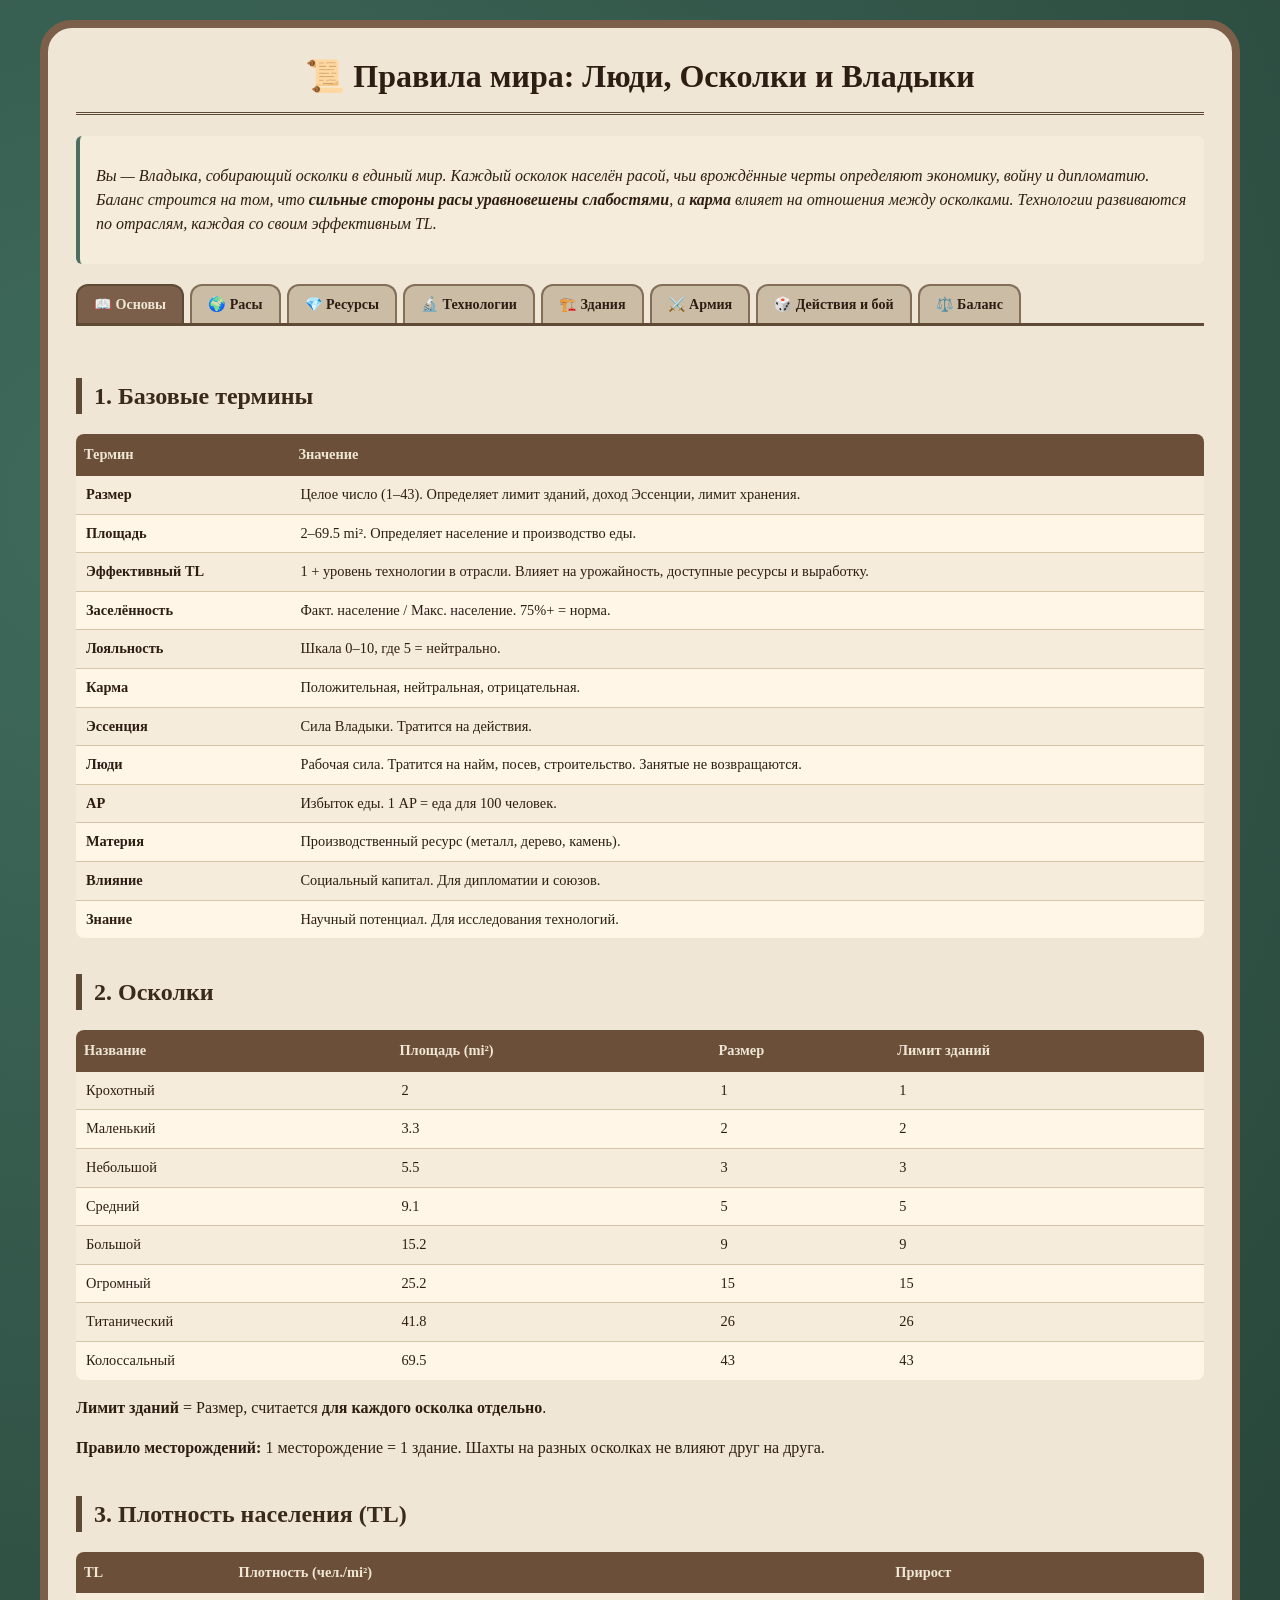
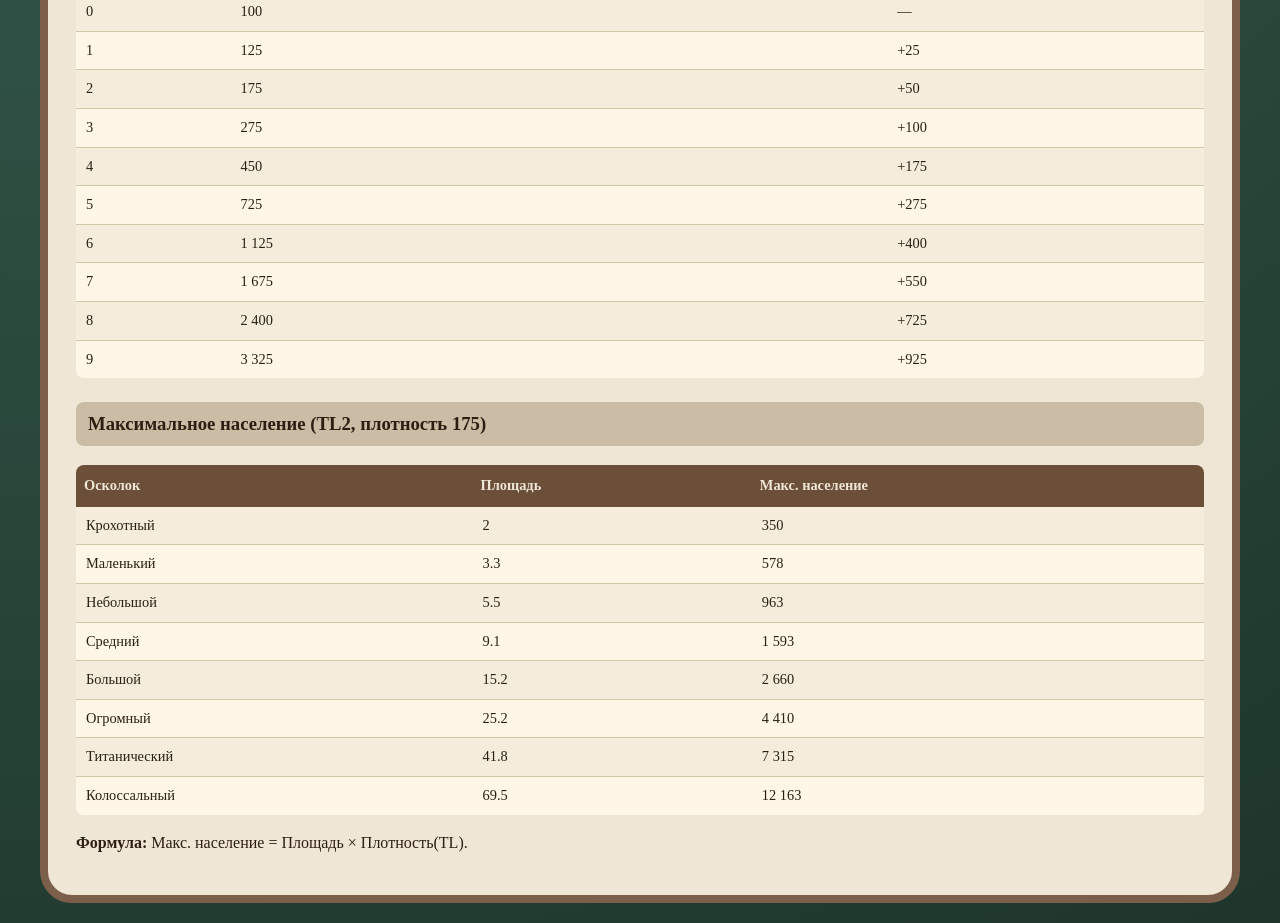
==== index.html @ 7b085a80 "Add files via upload" ====
<!DOCTYPE html>
<html lang="ru">
<head>
<meta charset="UTF-8">
<meta name="viewport" content="width=device-width, initial-scale=1.0">
<title>Правила мира — Люди, Осколки и Владыки</title>
<style>
  * { box-sizing: border-box; font-family: 'Segoe UI', 'Palatino', serif; }
  body {
    background: #2b4a3f;
    background-image: radial-gradient(circle at 10% 20%, #3f6b5c, #1e352b);
    min-height: 100vh; margin: 0; padding: 20px; color: #2c1e12;
    line-height: 1.5;
  }
  .container {
    max-width: 1200px; margin: 0 auto; background: #efe6d5;
    border: 8px solid #7c5f4b; border-radius: 32px; padding: 24px 28px;
  }
  h1 { text-align: center; font-size: 2rem; border-bottom: 3px double #5f4a36; padding-bottom: 12px; margin-top: 0; }
  h2 { border-left: 6px solid #5f4a36; padding-left: 12px; margin-top: 36px; color: #3a2a1c; }
  h3 { margin-top: 24px; padding: 8px 12px; background: #cbbca6; border-radius: 8px; color: #2c1e12; }
  h4 { margin-top: 20px; color: #4f3a26; }
  table { width: 100%; border-collapse: collapse; margin: 12px 0; background: #fff6e8; border-radius: 8px; overflow: hidden; font-size: 0.9rem; }
  th { background: #6b4f38; color: #efe6d5; padding: 10px 8px; text-align: left; }
  td { padding: 8px 10px; border-bottom: 1px solid #d4c4a8; vertical-align: top; }
  tr:last-child td { border-bottom: none; }
  tr:nth-child(even) { background: #f5ecdc; }
  .rule-box { background: #b7a088; border: 2px dashed #5f4a36; border-radius: 12px; padding: 14px 18px; margin: 20px 0; }
  .rule-box h4 { margin-top: 0; color: #3a2a1c; }
  code { background: #dac9b0; padding: 2px 6px; border-radius: 4px; font-family: monospace; font-size: 0.9rem; }
  .tag { display: inline-block; padding: 2px 8px; border-radius: 12px; font-size: 0.78rem; font-weight: bold; margin-right: 4px; }
  .tag-pos { background: #2e6b3e; color: #fff; }
  .tag-neu { background: #6b6b2e; color: #fff; }
  .tag-neg { background: #7a2e2e; color: #fff; }
  ul, ol { margin: 8px 0; padding-left: 24px; }
  li { margin: 4px 0; }
  .tabs { display: flex; flex-wrap: wrap; gap: 6px; margin: 20px 0 0 0; border-bottom: 3px solid #5f4a36; padding-bottom: 0; }
  .tab-btn { background: #cbbca6; color: #2c1e12; border: 2px solid #836e58; border-bottom: none; border-radius: 12px 12px 0 0; padding: 10px 16px; cursor: pointer; font-weight: bold; font-size: 0.88rem; }
  .tab-btn:hover { background: #b7a088; }
  .tab-btn.active { background: #7c5f4b; color: #efe6d5; border-color: #5f4a36; }
  .tab-content { display: none; padding-top: 16px; }
  .tab-content.active { display: block; }
  .intro { font-style: italic; background: #f5ecdc; border-left: 4px solid #4f6d5e; padding: 12px 16px; border-radius: 6px; }
  .race-card, .building-block { background: #f5ecdc; border: 2px solid #836e58; border-radius: 12px; padding: 14px 18px; margin: 12px 0; }
  .race-card h4, .building-block h4 { margin-top: 0; }
  .building-block h4 { background: #7c5f4b; color: #efe6d5; padding: 6px 12px; border-radius: 6px; }
</style>
</head>
<body>
<div class="container">

<h1>📜 Правила мира: Люди, Осколки и Владыки</h1>

<div class="intro">
<p>Вы — Владыка, собирающий осколки в единый мир. Каждый осколок населён расой, чьи врождённые черты определяют экономику, войну и дипломатию. Баланс строится на том, что <strong>сильные стороны расы уравновешены слабостями</strong>, а <strong>карма</strong> влияет на отношения между осколками. Технологии развиваются по отраслям, каждая со своим эффективным TL.</p>
</div>

<div class="tabs">
  <button class="tab-btn active" onclick="openTab(event, 'tab-basics')">📖 Основы</button>
  <button class="tab-btn" onclick="openTab(event, 'tab-races')">🌍 Расы</button>
  <button class="tab-btn" onclick="openTab(event, 'tab-resources')">💎 Ресурсы</button>
  <button class="tab-btn" onclick="openTab(event, 'tab-tech')">🔬 Технологии</button>
  <button class="tab-btn" onclick="openTab(event, 'tab-buildings')">🏗️ Здания</button>
  <button class="tab-btn" onclick="openTab(event, 'tab-army')">⚔️ Армия</button>
  <button class="tab-btn" onclick="openTab(event, 'tab-actions')">🎲 Действия и бой</button>
  <button class="tab-btn" onclick="openTab(event, 'tab-balance')">⚖️ Баланс</button>
</div>

<!-- ============ ОСНОВЫ ============ -->
<div id="tab-basics" class="tab-content active">

<h2>1. Базовые термины</h2>
<table>
  <tr><th>Термин</th><th>Значение</th></tr>
  <tr><td><strong>Размер</strong></td><td>Целое число (1–43). Определяет лимит зданий, доход Эссенции, лимит хранения.</td></tr>
  <tr><td><strong>Площадь</strong></td><td>2–69.5 mi². Определяет население и производство еды.</td></tr>
  <tr><td><strong>Эффективный TL</strong></td><td>1 + уровень технологии в отрасли. Влияет на урожайность, доступные ресурсы и выработку.</td></tr>
  <tr><td><strong>Заселённость</strong></td><td>Факт. население / Макс. население. 75%+ = норма.</td></tr>
  <tr><td><strong>Лояльность</strong></td><td>Шкала 0–10, где 5 = нейтрально.</td></tr>
  <tr><td><strong>Карма</strong></td><td>Положительная, нейтральная, отрицательная.</td></tr>
  <tr><td><strong>Эссенция</strong></td><td>Сила Владыки. Тратится на действия.</td></tr>
  <tr><td><strong>Люди</strong></td><td>Рабочая сила. Тратится на найм, посев, строительство. Занятые не возвращаются.</td></tr>
  <tr><td><strong>AP</strong></td><td>Избыток еды. 1 AP = еда для 100 человек.</td></tr>
  <tr><td><strong>Материя</strong></td><td>Производственный ресурс (металл, дерево, камень).</td></tr>
  <tr><td><strong>Влияние</strong></td><td>Социальный капитал. Для дипломатии и союзов.</td></tr>
  <tr><td><strong>Знание</strong></td><td>Научный потенциал. Для исследования технологий.</td></tr>
</table>

<h2>2. Осколки</h2>
<table>
  <tr><th>Название</th><th>Площадь (mi²)</th><th>Размер</th><th>Лимит зданий</th></tr>
  <tr><td>Крохотный</td><td>2</td><td>1</td><td>1</td></tr>
  <tr><td>Маленький</td><td>3.3</td><td>2</td><td>2</td></tr>
  <tr><td>Небольшой</td><td>5.5</td><td>3</td><td>3</td></tr>
  <tr><td>Средний</td><td>9.1</td><td>5</td><td>5</td></tr>
  <tr><td>Большой</td><td>15.2</td><td>9</td><td>9</td></tr>
  <tr><td>Огромный</td><td>25.2</td><td>15</td><td>15</td></tr>
  <tr><td>Титанический</td><td>41.8</td><td>26</td><td>26</td></tr>
  <tr><td>Колоссальный</td><td>69.5</td><td>43</td><td>43</td></tr>
</table>
<p><strong>Лимит зданий</strong> = Размер, считается <strong>для каждого осколка отдельно</strong>.</p>
<p><strong>Правило месторождений:</strong> 1 месторождение = 1 здание. Шахты на разных осколках не влияют друг на друга.</p>

<h2>3. Плотность населения (TL)</h2>
<table>
  <tr><th>TL</th><th>Плотность (чел./mi²)</th><th>Прирост</th></tr>
  <tr><td>0</td><td>100</td><td>—</td></tr>
  <tr><td>1</td><td>125</td><td>+25</td></tr>
  <tr><td>2</td><td>175</td><td>+50</td></tr>
  <tr><td>3</td><td>275</td><td>+100</td></tr>
  <tr><td>4</td><td>450</td><td>+175</td></tr>
  <tr><td>5</td><td>725</td><td>+275</td></tr>
  <tr><td>6</td><td>1 125</td><td>+400</td></tr>
  <tr><td>7</td><td>1 675</td><td>+550</td></tr>
  <tr><td>8</td><td>2 400</td><td>+725</td></tr>
  <tr><td>9</td><td>3 325</td><td>+925</td></tr>
</table>

<h3>Максимальное население (TL2, плотность 175)</h3>
<table>
  <tr><th>Осколок</th><th>Площадь</th><th>Макс. население</th></tr>
  <tr><td>Крохотный</td><td>2</td><td>350</td></tr>
  <tr><td>Маленький</td><td>3.3</td><td>578</td></tr>
  <tr><td>Небольшой</td><td>5.5</td><td>963</td></tr>
  <tr><td>Средний</td><td>9.1</td><td>1 593</td></tr>
  <tr><td>Большой</td><td>15.2</td><td>2 660</td></tr>
  <tr><td>Огромный</td><td>25.2</td><td>4 410</td></tr>
  <tr><td>Титанический</td><td>41.8</td><td>7 315</td></tr>
  <tr><td>Колоссальный</td><td>69.5</td><td>12 163</td></tr>
</table>
<p><strong>Формула:</strong> Макс. население = Площадь × Плотность(TL).</p>

</div>

<!-- ============ РАСЫ ============ -->
<div id="tab-races" class="tab-content">

<h2>4. Расы</h2>

<h3>4.1. Карма</h3>
<table>
  <tr><th>Карма</th><th>Эффект</th></tr>
  <tr><td><span class="tag tag-pos">Положительная</span></td><td>+2 к дипломатии с положительными. −2 с отрицательными.</td></tr>
  <tr><td><span class="tag tag-neu">Нейтральная</span></td><td>Без модификаторов.</td></tr>
  <tr><td><span class="tag tag-neg">Отрицательная</span></td><td>+2 к дипломатии с отрицательными. −2 с положительными.</td></tr>
</table>

<h3>4.2. Свойства рас</h3>

<div class="rule-box">
<h4>Как работает «бонус при активности»</h4>
<p>Поскольку в системе <strong>нет проверки при исследовании</strong>, бонус применяется к <strong>эффекту действий</strong>:</p>
<ul>
  <li><strong>Строительство:</strong> +1 к эффекту здания.</li>
  <li><strong>Бой:</strong> +1 TS или +1 Strategy.</li>
  <li><strong>Торговля/дипломатия:</strong> +1 к результату.</li>
  <li><strong>Производство:</strong> +1 Материи или +1 AP.</li>
</ul>
<p>Применяется <strong>1 раз за ход</strong> на выбор игрока.</p>
</div>

<h4>Положительные</h4>
<table>
  <tr><th>Свойство</th><th>Эффект</th></tr>
  <tr><td><strong>Талант к X</strong></td><td>−1 к стоимости изучения X. +1 к эффекту действия через X (1 раз/ход).</td></tr>
  <tr><td><strong>Мастер X</strong></td><td>−2 к стоимости изучения X. +2 к эффекту действия через X (1 раз/ход).</td></tr>
  <tr><td><strong>Физическая сила</strong></td><td>+1 TS в бою.</td></tr>
  <tr><td><strong>Скорость</strong></td><td>+1 к инициативе.</td></tr>
  <tr><td><strong>Ловкость</strong></td><td>+1 к уклонению.</td></tr>
  <tr><td><strong>Высокая плодовитость</strong></td><td>Ускоренное заселение. Больше войск за раз.</td></tr>
  <tr><td><strong>Неистовая вера</strong></td><td>+0.5 Эссенции с каждого заселённого осколка.</td></tr>
  <tr><td><strong>Живучесть</strong></td><td>−1 потери в бою.</td></tr>
  <tr><td><strong>Регенерация</strong></td><td>Восстановление 1 отряда за ход бесплатно.</td></tr>
</table>

<h4>Отрицательные</h4>
<table>
  <tr><th>Свойство</th><th>Эффект</th></tr>
  <tr><td><strong>Слабо верят во Владыку</strong></td><td>−0.5 Эссенции с каждого осколка.</td></tr>
  <tr><td><strong>Паранойя</strong></td><td>−2 к дипломатии. +2 к защите от диверсий.</td></tr>
  <tr><td><strong>Гордыня</strong></td><td>−2 к дипломатии. Нельзя «унижаться».</td></tr>
  <tr><td><strong>Жадность</strong></td><td>+2 к вражеской дипломатии (легче подкупить).</td></tr>
  <tr><td><strong>Малочисленность</strong></td><td>Замедленное заселение. Меньше войск.</td></tr>
  <tr><td><strong>Посредственные в X</strong></td><td>+50% к стоимости изучения X.</td></tr>
  <tr><td><strong>Слабые в X</strong></td><td>+100% к стоимости изучения X.</td></tr>
  <tr><td><strong>Размножаются искусственно</strong></td><td>Не заселяют осколки автоматически.</td></tr>
</table>

<h3>4.3. Список рас</h3>

<div class="race-card">
<h4>👤 Люди <span class="tag tag-neu">Нейтральная</span></h4>
<ul>
  <li><strong>Универсальность:</strong> базовая стоимость изучения любой технологии.</li>
  <li><strong>Приспособляемость:</strong> могут жить на любом осколке без штрафов.</li>
</ul>
</div>

<div class="race-card">
<h4>🧝 Эльфы <span class="tag tag-pos">Положительная</span></h4>
<ul>
  <li><strong>Талант к магии природы:</strong> −1 к стоимости. +1 к эффекту ритуала.</li>
  <li><strong>Живучесть:</strong> −1 потери в бою.</li>
  <li><strong>Гордыня:</strong> −2 к дипломатии с отрицательными расами.</li>
</ul>
</div>

<div class="race-card">
<h4>⛏️ Гномы <span class="tag tag-neu">Нейтральная</span></h4>
<ul>
  <li><strong>Мастер металлургии:</strong> −2 к стоимости Промышленности. +2 к эффекту.</li>
  <li><strong>Живучесть:</strong> −1 потери в бою.</li>
  <li><strong>Посредственные в магии:</strong> +50% к стоимости магических технологий.</li>
</ul>
</div>

<div class="race-card">
<h4>🪓 Орки <span class="tag tag-neg">Отрицательная</span></h4>
<ul>
  <li><strong>Физическая сила:</strong> +1 TS в бою.</li>
  <li><strong>Высокая плодовитость:</strong> ускоренное заселение.</li>
  <li><strong>Гордыня:</strong> −2 к дипломатии.</li>
</ul>
</div>

<div class="race-card">
<h4>💀 Нежить <span class="tag tag-neg">Отрицательная</span></h4>
<ul>
  <li><strong>Размножаются искусственно:</strong> требуют ритуалов или зданий.</li>
  <li><strong>Неистовая вера:</strong> +0.5 Эссенции за осколок.</li>
  <li><strong>Слабо верят во Владыку:</strong> −0.5 Эссенции (если Владыка не некромант).</li>
  <li><strong>Живучесть:</strong> −2 потери в бою.</li>
</ul>
</div>

<div class="race-card">
<h4>🐉 Драконы <span class="tag tag-neu">Нейтральная</span></h4>
<ul>
  <li><strong>Мастер артефакторики:</strong> −2 к стоимости. +2 к эффекту.</li>
  <li><strong>Физическая сила:</strong> +2 TS в бою.</li>
  <li><strong>Малочисленность:</strong> замедленное заселение.</li>
  <li><strong>Гордыня:</strong> −2 к дипломатии.</li>
</ul>
</div>

<div class="race-card">
<h4>🍺 Полурослики <span class="tag tag-pos">Положительная</span></h4>
<ul>
  <li><strong>Талант к сельскому хозяйству:</strong> −1 к стоимости технологии «Еда». +1 к эффекту.</li>
  <li><strong>Ловкость:</strong> +1 к уклонению.</li>
  <li><strong>Высокая плодовитость:</strong> ускоренное заселение.</li>
  <li><strong>Посредственные в войне:</strong> +50% к стоимости военных технологий.</li>
</ul>
</div>

<div class="race-card">
<h4>😈 Демоны <span class="tag tag-neg">Отрицательная</span></h4>
<ul>
  <li><strong>Мастер демонологии:</strong> −2 к стоимости. +2 к эффекту.</li>
  <li><strong>Физическая сила:</strong> +1 TS в бою.</li>
  <li><strong>Паранойя:</strong> −2 к дипломатии. +2 к защите от диверсий.</li>
  <li><strong>Слабо верят во Владыку:</strong> −0.5 Эссенции за осколок.</li>
</ul>
</div>

<div class="race-card">
<h4>👼 Ангелы <span class="tag tag-pos">Положительная</span></h4>
<ul>
  <li><strong>Неистовая вера:</strong> +0.5 Эссенции за осколок.</li>
  <li><strong>Живучесть:</strong> −1 потери в бою.</li>
  <li><strong>Гордыня:</strong> −2 к дипломатии с отрицательными расами.</li>
  <li><strong>Малочисленность:</strong> замедленное заселение.</li>
</ul>
</div>

<div class="race-card">
<h4>⚙️ Механоиды <span class="tag tag-neu">Нейтральная</span></h4>
<ul>
  <li><strong>Размножаются искусственно:</strong> требуют заводов.</li>
  <li><strong>Мастер инженерии:</strong> −2 к стоимости. +2 к эффекту.</li>
  <li><strong>Живучесть:</strong> −2 потери в бою.</li>
  <li><strong>Слабо верят во Владыку:</strong> −0.5 Эссенции за осколок.</li>
</ul>
</div>

<div class="race-card">
<h4>🐺 Зверолюди <span class="tag tag-neu">Нейтральная</span></h4>
<ul>
  <li><strong>Физическая сила:</strong> +1 TS в бою.</li>
  <li><strong>Скорость:</strong> +1 к инициативе.</li>
  <li><strong>Талант к животноводству:</strong> −1 к стоимости. +1 к эффекту.</li>
  <li><strong>Посредственные в магии:</strong> +50% к стоимости магических технологий.</li>
</ul>
</div>

<div class="race-card">
<h4>💎 Кристаллиды <span class="tag tag-neu">Нейтральная</span></h4>
<ul>
  <li><strong>Мастер кристаллургии:</strong> −2 к стоимости. +2 к эффекту.</li>
  <li><strong>Регенерация:</strong> восстановление 1 отряда за ход бесплатно.</li>
  <li><strong>Малочисленность:</strong> замедленное заселение.</li>
  <li><strong>Слабо верят во Владыку:</strong> −0.5 Эссенции за осколок.</li>
</ul>
</div>

<div class="race-card">
<h4>🌑 Теневые <span class="tag tag-neg">Отрицательная</span></h4>
<ul>
  <li><strong>Талант к маскировке:</strong> −1 к стоимости. +1 к эффекту.</li>
  <li><strong>Скорость:</strong> +1 к инициативе.</li>
  <li><strong>Паранойя:</strong> −2 к дипломатии. +2 к защите от диверсий.</li>
  <li><strong>Слабо верят во Владыку:</strong> −0.5 Эссенции за осколок.</li>
</ul>
</div>

<div class="race-card">
<h4>🌊 Левиафаны <span class="tag tag-neu">Нейтральная</span></h4>
<ul>
  <li><strong>Мастер мореходства:</strong> −2 к стоимости. +2 к эффекту.</li>
  <li><strong>Живучесть:</strong> −1 потери в бою.</li>
  <li><strong>Малочисленность:</strong> замедленное заселение.</li>
  <li><strong>Посредственные в промышленности:</strong> +50% к стоимости Промышленности.</li>
</ul>
</div>

</div>

<!-- ============ РЕСУРСЫ ============ -->
<div id="tab-resources" class="tab-content">

<h2>5. Ресурсы и формулы</h2>

<h3>5.1. Эссенция (сила Владыки)</h3>
<div class="rule-box">
<code>Эссенция = Σ по осколкам [(Размер × Заселённость) × (Лояльность / 5)] + Бонусы + Расовый бонус</code>
</div>
<p><strong>Заселённость</strong> = <code>min(1, Факт / (Макс × 0.75))</code>.</p>
<p><strong>Расовый бонус:</strong> Неистовая вера +0.5 за осколок, Слабо верят −0.5 за осколок.</p>
<p><strong>Лимит хранения</strong> = <code>Размер мира + Население / 1000 + Бонусы</code>.</p>
<p><strong>Бонусы объектов:</strong> Алтарь +1/+5, Храм +2/+10, Священная роща +1/+5.</p>

<h3>5.2. Еда и AP (Agriculture Points)</h3>
<p><strong>1 AP</strong> = еда для 100 человек.</p>

<div class="rule-box">
<h4>Формула производства</h4>
<code>Доступная земля = Площадь × 0.75</code><br>
<code>Обрабатываемая земля = Доступная × (1 − Доля пара)</code><br>
<code>Производство AP = Обрабатываемая × Урожайность(эфф. TL)</code><br>
<code>Потребление AP = Факт. население / 100</code><br>
<code>Чистый AP = floor(Производство − Потребление)</code>
</div>

<p><strong>Эффективный TL = 1 + уровень технологии «Еда».</strong></p>

<table>
  <tr><th>Эфф. TL</th><th>Система</th><th>Доля пара</th><th>Урожайность (AP/mi²)</th></tr>
  <tr><td>1</td><td>Двуполье</td><td>50%</td><td>3</td></tr>
  <tr><td>2</td><td>Двуполье</td><td>50%</td><td>6</td></tr>
  <tr><td>3</td><td>Трёхполье</td><td>33%</td><td>8</td></tr>
  <tr><td>4</td><td>Четырёхполье</td><td>25%</td><td>10</td></tr>
  <tr><td>5</td><td>Улучшенное</td><td>25%</td><td>12</td></tr>
  <tr><td>6</td><td>Интенсивное</td><td>20%</td><td>15</td></tr>
</table>

<h3>Пример: Крохотный (2 mi²)</h3>
<table>
  <tr><th>Технология «Еда»</th><th>Эфф. TL</th><th>Обрабатываемая</th><th>Производство</th><th>Чистый AP (260 чел.)</th></tr>
  <tr><td>0 (нет)</td><td>1</td><td>0.75</td><td>2.25</td><td>−0.35 (голод)</td></tr>
  <tr><td>1</td><td>2</td><td>0.75</td><td>4.5</td><td>+1.9 → 1 AP</td></tr>
  <tr><td>2</td><td>3</td><td>1.0</td><td>8.0</td><td>+5.4 → 5 AP</td></tr>
  <tr><td>3</td><td>4</td><td>1.125</td><td>11.25</td><td>+8.65 → 8 AP</td></tr>
</table>

<h3>Использование AP</h3>
<table>
  <tr><th>Способ</th><th>Стоимость</th><th>Эффект</th></tr>
  <tr><td><strong>Ускорение роста</strong></td><td>1 AP</td><td>+0.1% к приросту (макс +0.3% за ход)</td></tr>
  <tr><td><strong>Пир</strong></td><td>Размер мира × 1 AP</td><td>+1 лояльность (раз в ход, макс 10)</td></tr>
  <tr><td><strong>Кормление армии</strong></td><td>1 AP за отряд</td><td>Содержание отряда за ход</td></tr>
  <tr><td><strong>Обмен на Материю</strong></td><td>1 AP</td><td>1 Материя (у соседа)</td></tr>
  <tr><td><strong>Поддержание жизни</strong></td><td>1 AP = 100 человек</td><td>Автоматически при дефиците</td></tr>
  <tr><td><strong>Жертва</strong></td><td>1 AP</td><td>+1 к броску события (раз в ход)</td></tr>
</table>

<h3>5.3. Материя и Промышленность</h3>
<p><strong>Эффективный TL = 1 + уровень технологии «Промышленность».</strong></p>

<h4>Доступные ресурсы</h4>
<table>
  <tr><th>Ресурс</th><th>Требует эфф. TL</th><th>Ур. технологии</th></tr>
  <tr><td>Камень, дерево, глина</td><td>1</td><td>0</td></tr>
  <tr><td>Медь, олово, бронза, уголь</td><td>1</td><td>0</td></tr>
  <tr><td><strong>Железо</strong>, свинец, серебро, золото</td><td><strong>2</strong></td><td>1</td></tr>
  <tr><td><strong>Сталь</strong>, самоцветы</td><td><strong>3</strong></td><td>2</td></tr>
  <tr><td>Мифрил, громрил</td><td>4</td><td>3</td></tr>
  <tr><td>Адамантит, уран</td><td>5+</td><td>4+</td></tr>
</table>

<h4>Базовая выработка Материи за здание</h4>
<table>
  <tr><th>Эфф. TL</th><th>Выработка</th></tr>
  <tr><td>1</td><td>1</td></tr>
  <tr><td>2</td><td>2</td></tr>
  <tr><td>3</td><td>3</td></tr>
  <tr><td>4</td><td>5</td></tr>
  <tr><td>5</td><td>8</td></tr>
  <tr><td>6</td><td>12</td></tr>
</table>
<p>Бонусы зданий (комбинаты) <strong>добавляются</strong> поверх базовой выработки (+1 к каждой шахте).</p>

<h4>Скорость добычи</h4>
<table>
  <tr><th>Эфф. TL</th><th>Множитель</th></tr>
  <tr><td>1</td><td>×0.5</td></tr>
  <tr><td>2</td><td>×1.0</td></tr>
  <tr><td>3</td><td>×1.5</td></tr>
  <tr><td>4</td><td>×2.0</td></tr>
  <tr><td>5</td><td>×3.0</td></tr>
  <tr><td>6</td><td>×4.0</td></tr>
</table>

<h3>5.4. Люди</h3>
<div class="rule-box">
<code>Люди = floor(Население × 0.6 / 250)</code>
</div>
<p><strong>Занятые Люди не возвращаются</strong>, пока отряд существует. При дезертирстве тоже не возвращаются.</p>

<table>
  <tr><th>Осколок</th><th>Макс. население</th><th>Люди</th></tr>
  <tr><td>Крохотный</td><td>350</td><td>0</td></tr>
  <tr><td>Маленький</td><td>578</td><td>1</td></tr>
  <tr><td>Небольшой</td><td>963</td><td>2</td></tr>
  <tr><td>Средний</td><td>1 593</td><td>3</td></tr>
  <tr><td>Большой</td><td>2 660</td><td>6</td></tr>
  <tr><td>Огромный</td><td>4 410</td><td>10</td></tr>
  <tr><td>Титанический</td><td>7 315</td><td>17</td></tr>
  <tr><td>Колоссальный</td><td>12 163</td><td>29</td></tr>
</table>

<h3>5.5. Хранение</h3>
<p><strong>Базовый лимит</strong> = <code>Размер осколка × 2</code> (AP и Материя отдельно).</p>
<p><strong>Здания добавляют хранение</strong> (см. таблицы зданий).</p>
<p><strong>Излишек сверх лимита сгорает в конце хода.</strong></p>

<h3>5.6. Штрафы за недонаселённость</h3>
<table>
  <tr><th>Заселённость</th><th>Штраф к стройке/исследованию</th></tr>
  <tr><td>75%+</td><td>нет</td></tr>
  <tr><td>60%</td><td>+25%</td></tr>
  <tr><td>50%</td><td>+50%</td></tr>
  <tr><td>40%</td><td>+90%</td></tr>
  <tr><td>30%</td><td>+120%</td></tr>
  <tr><td>20%</td><td>+150%</td></tr>
  <tr><td>&lt;10%</td><td>не строят и не исследуют</td></tr>
</table>

<h3>5.7. Лояльность (0–10)</h3>
<table>
  <tr><th>Значение</th><th>Уровень</th><th>Множитель</th></tr>
  <tr><td>0</td><td>Мятеж</td><td>×0</td></tr>
  <tr><td>1–2</td><td>Враждебно</td><td>×0.2–0.4</td></tr>
  <tr><td>3–4</td><td>Плохо</td><td>×0.6–0.8</td></tr>
  <tr><td><strong>5</strong></td><td><strong>Нейтрально</strong></td><td><strong>×1.0</strong></td></tr>
  <tr><td>6–7</td><td>Хорошо</td><td>×1.2–1.4</td></tr>
  <tr><td>8–9</td><td>Очень хорошо</td><td>×1.6–1.8</td></tr>
  <tr><td>10</td><td>Фанатично</td><td>×2.0</td></tr>
</table>
<p><strong>Изменения:</strong> события ±1, пир +1, голод −1, культура +1 за уровень, медицина +1 на 3+.</p>
<p><strong>Ассимиляция:</strong> +0.5/ход к средней. <strong>Сегрегация:</strong> −1 Влияние.</p>

</div>

<!-- ============ ТЕХНОЛОГИИ ============ -->
<div id="tab-tech" class="tab-content">

<h2>6. Технологии</h2>
<p><strong>20 технологий</strong>, каждая с 6 уровнями.</p>

<h3>6.1. Единая стоимость и время</h3>
<table>
  <tr><th>Переход</th><th>Знание</th><th>Эссенция</th><th>Время</th></tr>
  <tr><td>0→1</td><td>5</td><td>5</td><td>1 сезон</td></tr>
  <tr><td>1→2</td><td>10</td><td>10</td><td>1 сезон</td></tr>
  <tr><td>2→3</td><td>15</td><td>15</td><td>1 сезон</td></tr>
  <tr><td>3→4</td><td>25</td><td>25</td><td>2 сезона</td></tr>
  <tr><td>4→5</td><td>40</td><td>40</td><td>3 сезона</td></tr>
  <tr><td>5→6</td><td>60</td><td>60</td><td>5 сезонов</td></tr>
</table>
<p><strong>Модификаторы:</strong> нет профильного здания ×2; Университет ×0.8; учёный −10% за +1.</p>
<p><strong>Расовые скидки:</strong> Талант к X (−1), Мастер X (−2).</p>
<p><strong>Здание выше уровня:</strong> +1 ур. −10%, +2 ур. −20%, +3 ур. −30%.</p>

<h3>6.2. Исключение — Логистика</h3>
<table>
  <tr><th>Переход</th><th>Знание</th><th>Эссенция</th><th>Время</th></tr>
  <tr><td>0→1</td><td>10</td><td>10</td><td>2 сезона</td></tr>
  <tr><td>1→2</td><td>20</td><td>20</td><td>3 сезона</td></tr>
  <tr><td>2→3</td><td>35</td><td>35</td><td>4 сезона</td></tr>
  <tr><td>3→4</td><td>55</td><td>55</td><td>5 сезонов</td></tr>
  <tr><td>4→5</td><td>80</td><td>80</td><td>6 сезонов</td></tr>
  <tr><td>5→6</td><td>120</td><td>120</td><td>8 сезонов</td></tr>
</table>

<h3>6.3. Список технологий</h3>
<table>
  <tr><th>#</th><th>Технология</th><th>Категория</th><th>Краткий эффект</th></tr>
  <tr><td>1</td><td>Еда</td><td>Производство</td><td>AP, рост населения</td></tr>
  <tr><td>2</td><td>Животные</td><td>Производство</td><td>Скот, мясо, кавалерия, Материя</td></tr>
  <tr><td>3</td><td>Промышленность</td><td>Производство</td><td>Руда, металл, дерево, оружие</td></tr>
  <tr><td>4</td><td>Алхимия</td><td>Магия</td><td>Зелья, эликсиры, яды</td></tr>
  <tr><td>5</td><td>Артефакторика</td><td>Магия</td><td>Магические предметы</td></tr>
  <tr><td>6</td><td>Кристаллургия</td><td>Магия</td><td>Кристаллы, накопители</td></tr>
  <tr><td>7</td><td>Инженерия</td><td>Строительство</td><td>Здания, укрепления, −стоимость</td></tr>
  <tr><td>8</td><td>Логистика</td><td>Управление</td><td>+действия в ход</td></tr>
  <tr><td>9</td><td>Управление</td><td>Управление</td><td>Осколки, −коррупция</td></tr>
  <tr><td>10</td><td>Ближний бой</td><td>Война</td><td>+TS пехоты</td></tr>
  <tr><td>11</td><td>Стрельба</td><td>Война</td><td>+TS стрелков</td></tr>
  <tr><td>12</td><td>Военное дело</td><td>Война</td><td>Стратегия, осады</td></tr>
  <tr><td>13</td><td>Маскировка</td><td>Война</td><td>Скрытность, засады</td></tr>
  <tr><td>14</td><td>Дипломатия</td><td>Социум</td><td>Союзы, переговоры</td></tr>
  <tr><td>15</td><td>Культура</td><td>Социум</td><td>Лояльность, Влияние</td></tr>
  <tr><td>16</td><td>Медицина</td><td>Социум</td><td>Рост, лечение</td></tr>
  <tr><td>17</td><td>Наука</td><td>Социум</td><td>+Знание, −стоимость</td></tr>
  <tr><td>18</td><td>Мореходство</td><td>Торговля</td><td>Торговля, порты</td></tr>
  <tr><td>19</td><td>Экономика</td><td>Торговля</td><td>+Доход, финансы</td></tr>
  <tr><td>20</td><td>Разведка и шпионаж</td><td>Разведка</td><td>Информация, диверсии</td></tr>
</table>

<h3>6.4. Лимит исследований</h3>
<ul>
  <li><strong>Базовый:</strong> 2 технологии / 3 уровня за ход.</li>
  <li><strong>Потолок:</strong> 3 технологии / 5 уровней.</li>
  <li><strong>Наука 5</strong> (Академия наук): +1 исследование без траты действия.</li>
</ul>

</div>

<!-- ============ ЗДАНИЯ ============ -->
<div id="tab-buildings" class="tab-content">

<h2>7. Здания по технологиям</h2>
<p>Лимит зданий = <strong>Размер осколка</strong>. Каждое здание требует соответствующего уровня технологии.</p>

<div class="building-block">
<h4>🍞 Еда</h4>
<table>
  <tr><th>Ур.</th><th>Здание</th><th>Стоимость</th><th>Бонус к производству</th><th>Хранение AP</th></tr>
  <tr><td>1</td><td>Ферма</td><td>2 Э, 1 Мат</td><td>+20%</td><td>+5</td></tr>
  <tr><td>2</td><td>Мельница</td><td>3 Э, 1 Мат</td><td>+30%</td><td>+5</td></tr>
  <tr><td>3</td><td>Ирригация</td><td>5 Э, 2 Мат</td><td>+40%</td><td>+8</td></tr>
  <tr><td>4</td><td>Терраформирующий комплекс</td><td>15 Э, 5 Мат</td><td>+50%</td><td>+10</td></tr>
  <tr><td>5</td><td>Житница</td><td>8 Э, 3 Мат</td><td>+60%</td><td>+15</td></tr>
  <tr><td>6</td><td>Агрокомплекс</td><td>15 Э, 6 Мат</td><td>+70%</td><td>+20</td></tr>
</table>
</div>

<div class="building-block">
<h4>🐄 Животные</h4>
<table>
  <tr><th>Ур.</th><th>Здание</th><th>Стоимость</th><th>Бонус к еде</th><th>Материя</th><th>Хранение (AP / Мат)</th></tr>
  <tr><td>1</td><td>Пастбище</td><td>2 Э, 1 Мат</td><td>+10%</td><td>+1</td><td>+3 / +3</td></tr>
  <tr><td>2</td><td>Скотный двор</td><td>4 Э, 2 Мат</td><td>+15%</td><td>+1</td><td>+4 / +4</td></tr>
  <tr><td>3</td><td>Конный завод</td><td>8 Э, 4 Мат</td><td>+20%</td><td>+2</td><td>+5 / +5</td></tr>
  <tr><td>4</td><td>Мясная ферма</td><td>6 Э, 3 Мат</td><td>+25%</td><td>+2</td><td>+7 / +7</td></tr>
  <tr><td>5</td><td>Монстропитомник</td><td>12 Э, 5 Мат</td><td>+30%</td><td>+3</td><td>+10 / +10</td></tr>
  <tr><td>6</td><td>Мегаферма</td><td>15 Э, 6 Мат</td><td>+35%</td><td>+4</td><td>+15 / +15</td></tr>
</table>
</div>

<div class="building-block">
<h4>🏭 Промышленность</h4>
<p>Выработка Материи зависит от <strong>эффективного TL</strong> (1 + уровень Промышленности): 1 / 2 / 3 / 5 / 8 / 12. Значения ниже указаны для эфф. TL2 (Промышленность 1). При повышении TL выработка растёт.</p>
<table>
  <tr><th>Ур.</th><th>Здание</th><th>Стоимость</th><th>Материя</th><th>Хранение</th></tr>
  <tr><td>1</td><td>Шахта / Карьер / Лесопилка</td><td>3 Э, 2 Мат</td><td>+2</td><td>+5</td></tr>
  <tr><td>2</td><td>Столярная мастерская</td><td>5 Э, 2 Мат</td><td>+3</td><td>+5</td></tr>
  <tr><td>3</td><td>Оружейная / Бумажная фабрика</td><td>6 Э, 3 Мат</td><td>+4</td><td>+8</td></tr>
  <tr><td>4</td><td>Глубокая шахта / Металлургический комбинат</td><td>8 Э, 4 Мат</td><td>+5</td><td>+10</td></tr>
  <tr><td>5</td><td>Рудный комбинат / Мебельная фабрика</td><td>10 Э, 5 Мат</td><td>+7</td><td>+15</td></tr>
  <tr><td>6</td><td>Осколок-механизм</td><td>10 Э × размер</td><td>+10</td><td>+20</td></tr>
</table>
<p><strong>Комбинаты:</strong> Металлургический и Рудный дают +1 к каждой шахте.</p>
</div>

<div class="building-block">
<h4>⚗️ Алхимия</h4>
<table>
  <tr><th>Ур.</th><th>Здание</th><th>Стоимость</th><th>Эффект</th></tr>
  <tr><td>1</td><td>Алхимическая лаборатория</td><td>4 Э, 2 Мат</td><td>1 зелье/сезон</td></tr>
  <tr><td>2</td><td>Аптека</td><td>6 Э, 3 Мат</td><td>2 зелья/сезон, эликсиры силы (+1 TS)</td></tr>
  <tr><td>4</td><td>Алхимическая академия</td><td>10 Э, 5 Мат</td><td>4 зелья/сезон, алхимическое золото (+2 дохода)</td></tr>
  <tr><td>5</td><td>Лаборатория философского камня</td><td>20 Э, 8 Мат</td><td>Философский камень (воскрешение)</td></tr>
</table>
</div>

<div class="building-block">
<h4>🔮 Артефакторика</h4>
<table>
  <tr><th>Ур.</th><th>Здание</th><th>Стоимость</th><th>Эффект</th></tr>
  <tr><td>1</td><td>Мастерская артефактов</td><td>4 Э, 2 Мат</td><td>Простые артефакты, −1 к наценке</td></tr>
  <tr><td>3</td><td>Артефакториум</td><td>8 Э, 4 Мат</td><td>Снятие наценок, 1 артефакт/ход</td></tr>
  <tr><td>4</td><td>Куб артефактов</td><td>15 Э, 6 Мат</td><td>1 могущественный артефакт/ход за допдействие</td></tr>
  <tr><td>6</td><td>Осколок-артефакт</td><td>10 Э × размер</td><td>2/ход, 10 за игру, обращение эффектов врага</td></tr>
</table>
</div>

<div class="building-block">
<h4>💎 Кристаллургия</h4>
<table>
  <tr><th>Ур.</th><th>Здание</th><th>Стоимость</th><th>Эффект</th></tr>
  <tr><td>1</td><td>Кристальная мастерская</td><td>4 Э, 2 Мат</td><td>Кристаллы-накопители, −1 Э к проектам</td></tr>
  <tr><td>4</td><td>Кристальный сад</td><td>8 Э, 4 Мат</td><td>Месторождения кристаллов, терраформирование</td></tr>
  <tr><td>5</td><td>Кристальный щит</td><td>12 Э, 5 Мат</td><td>Защита осколка, подавление магии врага</td></tr>
  <tr><td>6</td><td>Кристальный осколок</td><td>20 Э × размер</td><td>Запитка колоссальных энергий</td></tr>
</table>
</div>

<div class="building-block">
<h4>🏗️ Инженерия</h4>
<table>
  <tr><th>Ур.</th><th>Здание</th><th>Стоимость</th><th>Эффект</th></tr>
  <tr><td>1</td><td>Мастерская</td><td>2 Э, 1 Мат</td><td>−1 Э к стоимости зданий</td></tr>
  <tr><td>3</td><td>Крепость</td><td>5 Э, 3 Мат</td><td>+1 к лимиту гарнизона за 1 Э</td></tr>
  <tr><td>4</td><td>Минное поле</td><td>2 Э × размер</td><td>Взрыв при захвате, −защита врага</td></tr>
  <tr><td>5</td><td>Инженерный центр</td><td>15 Э, 6 Мат</td><td>−5 Э к стоимости, +4 слота зданий</td></tr>
  <tr><td>6</td><td>Осколок-механизм</td><td>10 Э × размер</td><td>Создание осколка-механизма</td></tr>
</table>
</div>

<div class="building-block">
<h4>📦 Логистика</h4>
<table>
  <tr><th>Ур.</th><th>Здание</th><th>Стоимость</th><th>Эффект</th></tr>
  <tr><td>1</td><td>Склад</td><td>3 Э, 1 Мат</td><td>+1 малое действие</td></tr>
  <tr><td>2</td><td>Дорога</td><td>4 Э, 2 Мат</td><td>+1 малое действие</td></tr>
  <tr><td>3</td><td>Порт</td><td>6 Э, 3 Мат</td><td>+1 большое действие, торговля</td></tr>
  <tr><td>4</td><td>Торговый путь</td><td>8 Э, 4 Мат</td><td>+1 малое действие</td></tr>
  <tr><td>5</td><td>Логистическая сеть</td><td>12 Э, 6 Мат</td><td>+1 большое действие</td></tr>
  <tr><td>6</td><td>Логистический центр</td><td>20 Э, 8 Мат</td><td>+1 большое действие, бесплатное перемещение</td></tr>
</table>
</div>

<div class="building-block">
<h4>🏛️ Управление</h4>
<table>
  <tr><th>Ур.</th><th>Здание</th><th>Стоимость</th><th>Эффект</th></tr>
  <tr><td>1</td><td>Ратуша</td><td>3 Э, 2 Мат</td><td>Управление 1 осколком</td></tr>
  <tr><td>2</td><td>Административное здание</td><td>6 Э, 3 Мат</td><td>Управление 2 осколками, −1 коррупция</td></tr>
  <tr><td>3</td><td>Правительственный квартал</td><td>8 Э, 4 Мат</td><td>Управление 3 осколками, +1 лояльность</td></tr>
  <tr><td>4</td><td>Резиденция</td><td>10 Э, 5 Мат</td><td>Управление 5 осколками, −2 коррупция, +1 Влияние, +1 Избранник</td></tr>
  <tr><td>5</td><td>Дворец наместника</td><td>15 Э, 6 Мат</td><td>Управление 8 осколками, +2 лояльность</td></tr>
  <tr><td>6</td><td>Имперский дворец</td><td>20 Э, 8 Мат</td><td>Управление неограниченно, иммунитет к коррупции, +2 Избранника</td></tr>
</table>
</div>

<div class="building-block">
<h4>⚔️ Ближний бой</h4>
<table>
  <tr><th>Ур.</th><th>Здание</th><th>Стоимость</th><th>Эффект</th></tr>
  <tr><td>1</td><td>Казармы</td><td>3 Э, 2 Мат</td><td>Базовые рукопашные отряды</td></tr>
  <tr><td>2</td><td>Тренировочный лагерь</td><td>5 Э, 3 Мат</td><td>+1 TS пехоты</td></tr>
  <tr><td>3</td><td>Школа фехтования</td><td>8 Э, 4 Мат</td><td>+2 TS, тяжёлая пехота</td></tr>
  <tr><td>5</td><td>Академия войны</td><td>15 Э, 6 Мат</td><td>+4 TS, элитная пехота</td></tr>
  <tr><td>6</td><td>Зал легенд</td><td>25 Э, 10 Мат</td><td>+6 TS, 1 отряд-легенда</td></tr>
</table>
</div>

<div class="building-block">
<h4>🏹 Стрельба</h4>
<table>
  <tr><th>Ур.</th><th>Здание</th><th>Стоимость</th><th>Эффект</th></tr>
  <tr><td>1</td><td>Стрельбище</td><td>3 Э, 2 Мат</td><td>Базовые стрелковые отряды</td></tr>
  <tr><td>2</td><td>Башня лучников</td><td>5 Э, 3 Мат</td><td>+1 TS стрелков, залповый огонь</td></tr>
  <tr><td>3</td><td>Снайперская вышка</td><td>8 Э, 4 Мат</td><td>+2 TS, снайперы</td></tr>
  <tr><td>5</td><td>Артиллерийский двор</td><td>15 Э, 6 Мат</td><td>+4 TS, артиллерия</td></tr>
  <tr><td>6</td><td>Осадная мастерская</td><td>25 Э, 10 Мат</td><td>+6 TS, осадные орудия</td></tr>
</table>
</div>

<div class="building-block">
<h4>🎖️ Военное дело</h4>
<table>
  <tr><th>Ур.</th><th>Здание</th><th>Стоимость</th><th>Эффект</th></tr>
  <tr><td>1</td><td>Штаб</td><td>4 Э, 2 Мат</td><td>Базовое управление армией</td></tr>
  <tr><td>3</td><td>Военная академия</td><td>8 Э, 4 Мат</td><td>+2 TS, +1 ОД только на атаку</td></tr>
  <tr><td>5</td><td>Генеральный штаб</td><td>15 Э, 6 Мат</td><td>+4 TS, подразделения +1 TS за победу</td></tr>
  <tr><td>6</td><td>Цитадель полководца</td><td>25 Э, 10 Мат</td><td>+6 TS, +2 Strategy, иммунитет к засадам</td></tr>
</table>
</div>

<div class="building-block">
<h4>🎭 Маскировка</h4>
<table>
  <tr><th>Ур.</th><th>Здание</th><th>Стоимость</th><th>Эффект</th></tr>
  <tr><td>1</td><td>Убежище</td><td>2 Э, 1 Мат</td><td>Пассивная маскировка</td></tr>
  <tr><td>3</td><td>Кристалл маскировки</td><td>6 Э, 3 Мат</td><td>Маскировка зданий и крупных объектов</td></tr>
  <tr><td>5</td><td>Подземный город</td><td>12 Э, 5 Мат</td><td>Подземные убежища, маскировка осколка</td></tr>
  <tr><td>6</td><td>Осколок-невидимка</td><td>20 Э × размер</td><td>Осколок невидим в ИС</td></tr>
</table>
</div>

<div class="building-block">
<h4>🤝 Дипломатия</h4>
<table>
  <tr><th>Ур.</th><th>Здание</th><th>Стоимость</th><th>Эффект</th></tr>
  <tr><td>1</td><td>Дом переговоров</td><td>3 Э, 1 Мат</td><td>+1 к отношениям</td></tr>
  <tr><td>2</td><td>Посольство</td><td>5 Э, 2 Мат</td><td>+2 к отношениям, торговые соглашения</td></tr>
  <tr><td>4</td><td>Дом союзов</td><td>10 Э, 4 Мат</td><td>+4 к отношениям, вассалы</td></tr>
  <tr><td>6</td><td>Дворец мира</td><td>20 Э, 8 Мат</td><td>+8 к отношениям, добровольное присоединение</td></tr>
</table>
</div>

<div class="building-block">
<h4>🎨 Культура</h4>
<table>
  <tr><th>Ур.</th><th>Здание</th><th>Стоимость</th><th>Эффект</th></tr>
  <tr><td>1</td><td>Храм</td><td>3 Э, 2 Мат</td><td>+1 Влияние, +2 Эссенции, +10 лимит</td></tr>
  <tr><td>2</td><td>Священная роща</td><td>4 Э, 1 Мат</td><td>+1 Эссенции, +5 лимит</td></tr>
  <tr><td>3</td><td>Театр</td><td>6 Э, 3 Мат</td><td>+2 к лояльности, +1 Влияние</td></tr>
  <tr><td>4</td><td>Академия искусств</td><td>10 Э, 5 Мат</td><td>+3 к лояльности, +2 Влияние</td></tr>
  <tr><td>6</td><td>Национальный памятник</td><td>20 Э, 8 Мат</td><td>+6 к лояльности, +5 Влияние, фанатизм</td></tr>
</table>
</div>

<div class="building-block">
<h4>💊 Медицина</h4>
<table>
  <tr><th>Ур.</th><th>Здание</th><th>Стоимость</th><th>Эффект</th></tr>
  <tr><td>1</td><td>Лазарет</td><td>3 Э, 2 Мат</td><td>+0.05% прирост</td></tr>
  <tr><td>2</td><td>Больница</td><td>6 Э, 3 Мат</td><td>+0.05% (итого +0.1%)</td></tr>
  <tr><td>3</td><td>Госпиталь</td><td>10 Э, 5 Мат</td><td>+0.05% (итого +0.15%), −25% потерь</td></tr>
  <tr><td>4</td><td>Медцентр</td><td>15 Э, 6 Мат</td><td>+0.05% (итого +0.2%), −50% потерь</td></tr>
  <tr><td>5</td><td>Медакадемия</td><td>20 Э, 8 Мат</td><td>+0.05% (итого +0.25%), −75% потерь</td></tr>
  <tr><td>6</td><td>Лаборатория бессмертия</td><td>30 Э, 12 Мат</td><td>+0.05% (итого +0.3%), иммунитет, воскрешение</td></tr>
</table>
</div>

<div class="building-block">
<h4>📚 Наука</h4>
<table>
  <tr><th>Ур.</th><th>Здание</th><th>Стоимость</th><th>Эффект</th></tr>
  <tr><td>1</td><td>Башня учёного</td><td>5 Э, 2 Мат</td><td>+1 Знание, +1 Эссенция</td></tr>
  <tr><td>2</td><td>Библиотека</td><td>8 Э, 3 Мат</td><td>+2 Знания, −10%</td></tr>
  <tr><td>3</td><td>Университет</td><td>12 Э, 4 Мат</td><td>+3 Знания, +3 Эссенции, −20%</td></tr>
  <tr><td>4</td><td>Исследовательский институт</td><td>15 Э, 6 Мат</td><td>+4 Знания, +4 Эссенции, −25%</td></tr>
  <tr><td>5</td><td>Академия наук</td><td>20 Э, 8 Мат</td><td>+5 Знаний, +5 Эссенции, −30%, +1 исследование без действия</td></tr>
  <tr><td>6</td><td>Институт прогресса</td><td>30 Э, 12 Мат</td><td>+6 Знаний, +6 Эссенции, −50%</td></tr>
</table>
</div>

<div class="building-block">
<h4>🚢 Мореходство</h4>
<table>
  <tr><th>Ур.</th><th>Здание</th><th>Стоимость</th><th>Эффект</th></tr>
  <tr><td>1</td><td>Пристань</td><td>3 Э, 2 Мат</td><td>Базовая торговля</td></tr>
  <tr><td>2</td><td>Порт</td><td>6 Э, 3 Мат</td><td>+10% к доходу от торговли</td></tr>
  <tr><td>3</td><td>Верфь</td><td>10 Э, 5 Мат</td><td>+20%, +1 Влияние</td></tr>
  <tr><td>5</td><td>Морская академия</td><td>20 Э, 8 Мат</td><td>+40%, +3 Влияние, монополия</td></tr>
</table>
</div>

<div class="building-block">
<h4>💰 Экономика</h4>
<table>
  <tr><th>Ур.</th><th>Здание</th><th>Стоимость</th><th>Эффект</th></tr>
  <tr><td>1</td><td>Рынок</td><td>3 Э, 2 Мат</td><td>+1 доход с 5 населения</td></tr>
  <tr><td>2</td><td>Банк</td><td>6 Э, 3 Мат</td><td>+2 дохода, кредиты</td></tr>
  <tr><td>4</td><td>Торговый дом</td><td>10 Э, 5 Мат</td><td>+4 дохода, финансовые инструменты</td></tr>
  <tr><td>6</td><td>Экономический центр</td><td>20 Э, 8 Мат</td><td>Синергетический рост (10 Э за 1 Э)</td></tr>
</table>
</div>

<div class="building-block">
<h4>🕵️ Разведка и шпионаж</h4>
<table>
  <tr><th>Ур.</th><th>Здание</th><th>Стоимость</th><th>Эффект</th></tr>
  <tr><td>1</td><td>Разведывательный пункт</td><td>3 Э, 2 Мат</td><td>+1 к сбору информации</td></tr>
  <tr><td>3</td><td>Шпионская сеть</td><td>6 Э, 3 Мат</td><td>+3, диверсии</td></tr>
  <tr><td>4</td><td>Тайная канцелярия</td><td>10 Э, 5 Мат</td><td>+4, кража технологий</td></tr>
  <tr><td>6</td><td>Центр дезинформации</td><td>20 Э, 8 Мат</td><td>+8, иммунитет к шпионажу</td></tr>
</table>
</div>

</div>

<!-- ============ АРМИЯ ============ -->
<div id="tab-army" class="tab-content">

<h2>8. Армия</h2>

<h3>8.1. Найм отряда (1 большое действие)</h3>
<table>
  <tr><th>Ресурс</th><th>Базовый</th><th>Улучшенный</th><th>Элитный</th></tr>
  <tr><td><strong>Эссенция</strong></td><td>2</td><td>3</td><td>4</td></tr>
  <tr><td><strong>Люди</strong></td><td>1</td><td>1</td><td>2</td></tr>
  <tr><td><strong>Материя</strong></td><td>1</td><td>2</td><td>4</td></tr>
</table>

<h3>8.2. Содержание (каждый ход)</h3>
<table>
  <tr><th>Ресурс</th><th>Базовый</th><th>Улучшенный</th><th>Элитный</th></tr>
  <tr><td><strong>Люди</strong></td><td>1 (заняты навсегда)</td><td>1 (заняты)</td><td>2 (заняты)</td></tr>
  <tr><td><strong>AP</strong></td><td>1</td><td>1</td><td>1</td></tr>
</table>
<p><strong>Люди заняты постоянно</strong> — не возвращаются, пока отряд существует. При дезертирстве тоже не возвращаются.</p>

<h3>8.3. Статус «Недовольство»</h3>
<p>Голодание не снижает лояльность осколка. Вместо этого отряд получает статус «Недовольство».</p>
<table>
  <tr><th>Уровень</th><th>Название</th><th>Эффект</th></tr>
  <tr><td>0</td><td>Доволен</td><td>Нет штрафов</td></tr>
  <tr><td>1</td><td>Недовольство</td><td>−1 TS. В бою может отказаться (50%).</td></tr>
  <tr><td>2</td><td>Мятеж</td><td>−2 TS. Может дезертировать (50% за ход).</td></tr>
  <tr><td>3</td><td>Дезертирство</td><td>Отряд распускается, Люди не возвращаются</td></tr>
</table>

<h3>8.4. Как отряд получает «Недовольство»</h3>
<table>
  <tr><th>Источник</th><th>Эффект</th></tr>
  <tr><td><strong>Нехватка AP (1-й ход)</strong></td><td>+1 уровень</td></tr>
  <tr><td><strong>Нехватка AP (2-й ход)</strong></td><td>+1 уровень</td></tr>
  <tr><td><strong>Нехватка AP (3-й ход)</strong></td><td>+1 уровень (при 3 = дезертирство)</td></tr>
  <tr><td><strong>Поражение в бою</strong></td><td>+1 уровень</td></tr>
  <tr><td><strong>Отсутствие даров</strong></td><td>+1 уровень</td></tr>
</table>
<p><strong>Важно:</strong> если отряд уже недоволен, а тут ещё и голод — статус повышается <strong>сразу на 2 уровня</strong>. При 3 — <strong>немедленное дезертирство</strong>.</p>

<h3>8.5. Восстановление</h3>
<table>
  <tr><th>Действие</th><th>Эффект</th></tr>
  <tr><td><strong>Хорошее питание (AP в избытке)</strong></td><td>−1 уровень за ход</td></tr>
  <tr><td><strong>Пир (1 AP)</strong></td><td>−1 уровень (раз в ход)</td></tr>
  <tr><td><strong>Победа в бою</strong></td><td>−1 уровень</td></tr>
  <tr><td><strong>Дар (Материя или Эссенция)</strong></td><td>−1 уровень</td></tr>
</table>

<h3>8.6. Типы отрядов и требования</h3>
<table>
  <tr><th>Тип отряда</th><th>Требует технологию</th><th>Требует здание</th></tr>
  <tr><td>Лёгкая пехота</td><td>Ближний бой 1</td><td>—</td></tr>
  <tr><td>Лучники</td><td>Стрельба 1</td><td>—</td></tr>
  <tr><td>Тяжёлая пехота</td><td>Ближний бой 3</td><td>Казармы</td></tr>
  <tr><td>Кавалерия</td><td>Животные 3</td><td>Конный завод</td></tr>
  <tr><td>Артиллерия</td><td>Стрельба 5</td><td>Артиллерийский двор</td></tr>
  <tr><td>Боевые маги</td><td>Алхимия 3 или Артефакторика 3</td><td>—</td></tr>
  <tr><td>Монстры</td><td>Животные 5</td><td>Монстропитомник</td></tr>
</table>

<h3>8.7. Лимит гарнизона = доступные Люди</h3>
<table>
  <tr><th>Осколок</th><th>Люди</th><th>Макс. отрядов</th></tr>
  <tr><td>Крохотный</td><td>0</td><td>0</td></tr>
  <tr><td>Маленький</td><td>1</td><td>1</td></tr>
  <tr><td>Небольшой</td><td>2</td><td>2</td></tr>
  <tr><td>Средний</td><td>3</td><td>3</td></tr>
  <tr><td>Большой</td><td>6</td><td>6</td></tr>
  <tr><td>Огромный</td><td>10</td><td>10</td></tr>
  <tr><td>Титанический</td><td>17</td><td>17</td></tr>
  <tr><td>Колоссальный</td><td>29</td><td>29</td></tr>
</table>

<h3>8.8. Поход</h3>
<p>Отряд в походе тратит <strong>двойной AP</strong> (еда в дороге). Люди остаются занятыми.</p>

<h3>8.9. Расформирование</h3>
<p>Игрок может добровольно распустить отряд. Люди при этом <strong>не возвращаются</strong>.</p>

</div>

<!-- ============ ДЕЙСТВИЯ И БОЙ ============ -->
<div id="tab-actions" class="tab-content">

<h2>9. Действия и бой</h2>

<h3>9.1. Действия за ход</h3>
<ul>
  <li><strong>Базово:</strong> 2 больших действия за ход.</li>
  <li><strong>Логистика:</strong> 1 ур. +малое, 2 ур. +малое, 3 ур. +большое, 4 ур. +малое, 5 ур. +большое, 6 ур. +большое.</li>
</ul>

<h3>9.2. Стоимость боя</h3>
<div class="rule-box">
<code>Стоимость = 1 Э (активация) + 1 Э за героя + 1 Э за отряд сверх бесплатных слотов</code>
</div>
<p>Каждый герой/витязь берёт <strong>1 отряд бесплатно</strong>.</p>
<table>
  <tr><th>Состав</th><th>Стоимость</th></tr>
  <tr><td>1 отряд, без героя</td><td>2 Э</td></tr>
  <tr><td>2 отряда, без героя</td><td>3 Э</td></tr>
  <tr><td>3 героя, без отрядов</td><td>4 Э</td></tr>
  <tr><td>3 героя + 3 отряда</td><td>4 Э</td></tr>
  <tr><td>3 героя + 5 отрядов</td><td>6 Э</td></tr>
</table>
<p>Только герои — можно. Только отряды — можно. Минимум — 2 Э.</p>

<h3>9.3. Персонажи</h3>
<table>
  <tr><th>Тип</th><th>Лимит</th><th>Найм</th><th>Смерть</th></tr>
  <tr><td><strong>Избранник</strong></td><td>2 (до 4 с Управлением)</td><td>4 + 2×УН</td><td>Возрождается за 5 Э</td></tr>
  <tr><td><strong>Радетель</strong></td><td>без лимита</td><td>2 + УН</td><td>Навсегда</td></tr>
</table>
<ul>
  <li>Каждый следующий персонаж дороже: ×1.5, ×2.0, ×2.5…</li>
  <li>Содержание = 0.</li>
  <li>Бонус = <code>floor((УН − 10) / 2)</code>.</li>
  <li>Лимит Избранников поднимается Управлением 4 (+1) и 6 (+1).</li>
</ul>

</div>

<!-- ============ БАЛАНС ============ -->
<div id="tab-balance" class="tab-content">

<h2>10. Проверка баланса</h2>

<h3>10.1. Эффективный TL и производство</h3>
<p>Рост технологии даёт двойной эффект: повышает эффективный TL (доступная земля, урожайность, доступ к ресурсам) и открывает новые здания. Это делает исследования ключевым стратегическим выбором.</p>

<h3>10.2. Люди vs специализированные расы</h3>
<p>Люди не имеют бонусов, но и не имеют штрафов. Раса с Мастером металлургии получает −2 к стоимости Промышленности, но платит +50% за магию. Специализация выгодна, но не ломает баланс.</p>

<h3>10.3. Неистовая вера</h3>
<p>+0.5 Эссенции за осколок. При 5 осколках — +2.5 Эссенции. Компенсируется слабой дипломатией или малочисленностью.</p>

<h3>10.4. Люди заняты навсегда</h3>
<p>Найм отряда изымает Людей из экономики навсегда. Это делает войну дорогой, а расформирование — невыгодным.</p>

<h3>10.5. Недовольство отрядов</h3>
<p>Трёхуровневая система даёт игроку время отреагировать (пир, победа, дар). Но если отряд уже недоволен + голод — дезертирство наступает мгновенно.</p>

<h3>10.6. Лимит исследований</h3>
<p>Максимум 3 технологии / 5 уровней — потолок, который не даёт «снежного кома».</p>

<div class="rule-box" style="margin-top:32px;">
<h4>📌 Итог</h4>
<ul>
  <li><strong>Расы</strong> — 14 штук, карма, свойства, бонусы.</li>
  <li><strong>Эссенция</strong> — Размер × Заселённость × (Лояльность / 5) + бонусы.</li>
  <li><strong>Еда</strong> — производство через эффективный TL (урожайность, пар, доступная земля 75%).</li>
  <li><strong>Промышленность</strong> — эффективный TL, доступ к ресурсам, выработка, скорость добычи.</li>
  <li><strong>Люди</strong> — floor(Население × 0.6 / 250). Занятые не возвращаются.</li>
  <li><strong>AP</strong> — 1 AP = 100 человек. Пир = Размер мира × AP.</li>
  <li><strong>Технологии</strong> — 20 штук, единая стоимость, расовые скидки.</li>
  <li><strong>Здания</strong> — ~60 зданий по 20 технологиям, производственные бонусы и хранение.</li>
  <li><strong>Армия</strong> — найм: Эссенция + Люди + Материя. Содержание: Люди (заняты) + AP.</li>
  <li><strong>Недовольство</strong> — 3 уровня, дезертирство при 3.</li>
  <li><strong>Бой</strong> — 1 Э + 1 Э за героя + 1 Э за отряд сверх бесплатных.</li>
  <li><strong>Персонажи</strong> — Избранники (лимит 2) и Радетели.</li>
  <li><strong>Штрафы</strong> — за недонаселённость (до +150%).</li>
  <li><strong>Лимит исследований</strong> — 3 технологии / 5 уровней.</li>
</ul>
</div>

</div>

</div>

<script>
function openTab(event, tabId) {
  var i, tabContent, tabBtns;
  tabContent = document.getElementsByClassName("tab-content");
  for (i = 0; i < tabContent.length; i++) tabContent[i].classList.remove("active");
  tabBtns = document.getElementsByClassName("tab-btn");
  for (i = 0; i < tabBtns.length; i++) tabBtns[i].classList.remove("active");
  document.getElementById(tabId).classList.add("active");
  event.currentTarget.classList.add("active");
}
</script>

</body>
</html>
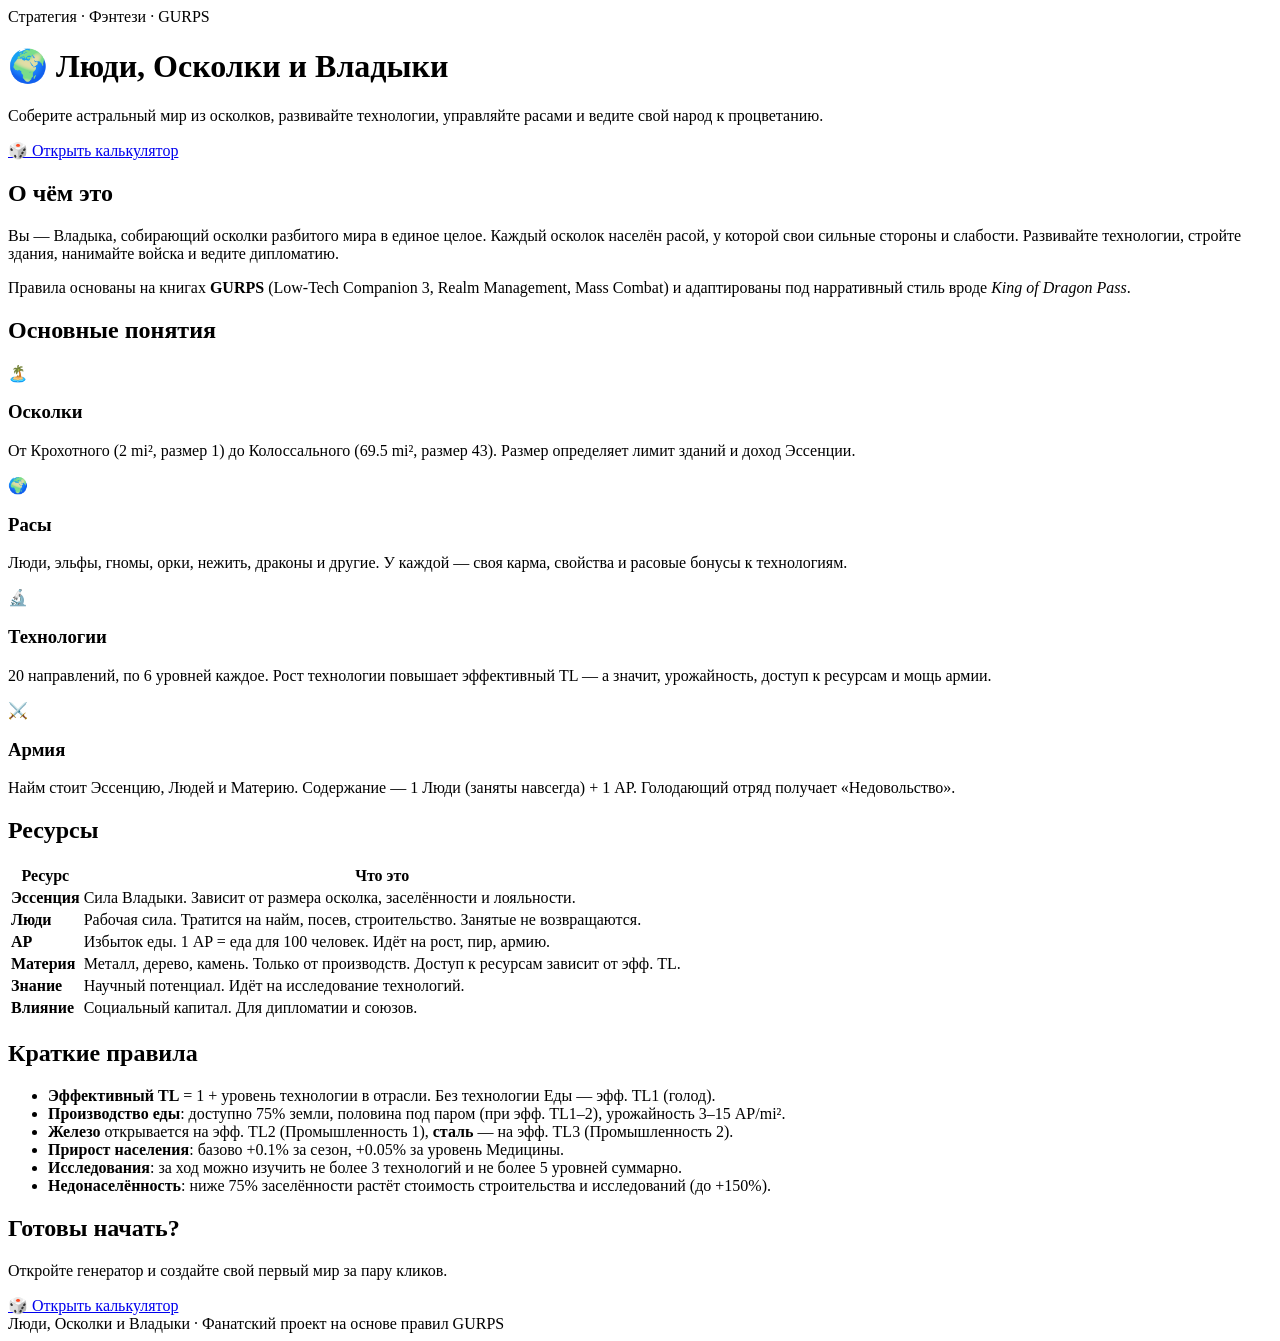
==== commit 4b0a39c1: "index.html" ====
--- a/index.html
+++ b/index.html
@@ -3,970 +3,100 @@
 <head>
 <meta charset="UTF-8">
 <meta name="viewport" content="width=device-width, initial-scale=1.0">
-<title>Правила мира — Люди, Осколки и Владыки</title>
-<style>
-  * { box-sizing: border-box; font-family: 'Segoe UI', 'Palatino', serif; }
-  body {
-    background: #2b4a3f;
-    background-image: radial-gradient(circle at 10% 20%, #3f6b5c, #1e352b);
-    min-height: 100vh; margin: 0; padding: 20px; color: #2c1e12;
-    line-height: 1.5;
-  }
-  .container {
-    max-width: 1200px; margin: 0 auto; background: #efe6d5;
-    border: 8px solid #7c5f4b; border-radius: 32px; padding: 24px 28px;
-  }
-  h1 { text-align: center; font-size: 2rem; border-bottom: 3px double #5f4a36; padding-bottom: 12px; margin-top: 0; }
-  h2 { border-left: 6px solid #5f4a36; padding-left: 12px; margin-top: 36px; color: #3a2a1c; }
-  h3 { margin-top: 24px; padding: 8px 12px; background: #cbbca6; border-radius: 8px; color: #2c1e12; }
-  h4 { margin-top: 20px; color: #4f3a26; }
-  table { width: 100%; border-collapse: collapse; margin: 12px 0; background: #fff6e8; border-radius: 8px; overflow: hidden; font-size: 0.9rem; }
-  th { background: #6b4f38; color: #efe6d5; padding: 10px 8px; text-align: left; }
-  td { padding: 8px 10px; border-bottom: 1px solid #d4c4a8; vertical-align: top; }
-  tr:last-child td { border-bottom: none; }
-  tr:nth-child(even) { background: #f5ecdc; }
-  .rule-box { background: #b7a088; border: 2px dashed #5f4a36; border-radius: 12px; padding: 14px 18px; margin: 20px 0; }
-  .rule-box h4 { margin-top: 0; color: #3a2a1c; }
-  code { background: #dac9b0; padding: 2px 6px; border-radius: 4px; font-family: monospace; font-size: 0.9rem; }
-  .tag { display: inline-block; padding: 2px 8px; border-radius: 12px; font-size: 0.78rem; font-weight: bold; margin-right: 4px; }
-  .tag-pos { background: #2e6b3e; color: #fff; }
-  .tag-neu { background: #6b6b2e; color: #fff; }
-  .tag-neg { background: #7a2e2e; color: #fff; }
-  ul, ol { margin: 8px 0; padding-left: 24px; }
-  li { margin: 4px 0; }
-  .tabs { display: flex; flex-wrap: wrap; gap: 6px; margin: 20px 0 0 0; border-bottom: 3px solid #5f4a36; padding-bottom: 0; }
-  .tab-btn { background: #cbbca6; color: #2c1e12; border: 2px solid #836e58; border-bottom: none; border-radius: 12px 12px 0 0; padding: 10px 16px; cursor: pointer; font-weight: bold; font-size: 0.88rem; }
-  .tab-btn:hover { background: #b7a088; }
-  .tab-btn.active { background: #7c5f4b; color: #efe6d5; border-color: #5f4a36; }
-  .tab-content { display: none; padding-top: 16px; }
-  .tab-content.active { display: block; }
-  .intro { font-style: italic; background: #f5ecdc; border-left: 4px solid #4f6d5e; padding: 12px 16px; border-radius: 6px; }
-  .race-card, .building-block { background: #f5ecdc; border: 2px solid #836e58; border-radius: 12px; padding: 14px 18px; margin: 12px 0; }
-  .race-card h4, .building-block h4 { margin-top: 0; }
-  .building-block h4 { background: #7c5f4b; color: #efe6d5; padding: 6px 12px; border-radius: 6px; }
-</style>
+<title>Люди, Осколки и Владыки — правила мира</title>
+<link rel="stylesheet" href="landing.css">
 </head>
 <body>
-<div class="container">
 
-<h1>📜 Правила мира: Люди, Осколки и Владыки</h1>
+<header class="lp-hero">
+  <div class="lp-hero-inner">
+    <div class="lp-badge">Стратегия · Фэнтези · GURPS</div>
+    <h1>🌍 Люди, Осколки и Владыки</h1>
+    <p class="lp-sub">
+      Соберите астральный мир из осколков, развивайте технологии,
+      управляйте расами и ведите свой народ к процветанию.
+    </p>
+    <a href="calculator.html" class="lp-cta">🎲 Открыть калькулятор</a>
+  </div>
+</header>
 
-<div class="intro">
-<p>Вы — Владыка, собирающий осколки в единый мир. Каждый осколок населён расой, чьи врождённые черты определяют экономику, войну и дипломатию. Баланс строится на том, что <strong>сильные стороны расы уравновешены слабостями</strong>, а <strong>карма</strong> влияет на отношения между осколками. Технологии развиваются по отраслям, каждая со своим эффективным TL.</p>
-</div>
+<main class="lp-main">
 
-<div class="tabs">
-  <button class="tab-btn active" onclick="openTab(event, 'tab-basics')">📖 Основы</button>
-  <button class="tab-btn" onclick="openTab(event, 'tab-races')">🌍 Расы</button>
-  <button class="tab-btn" onclick="openTab(event, 'tab-resources')">💎 Ресурсы</button>
-  <button class="tab-btn" onclick="openTab(event, 'tab-tech')">🔬 Технологии</button>
-  <button class="tab-btn" onclick="openTab(event, 'tab-buildings')">🏗️ Здания</button>
-  <button class="tab-btn" onclick="openTab(event, 'tab-army')">⚔️ Армия</button>
-  <button class="tab-btn" onclick="openTab(event, 'tab-actions')">🎲 Действия и бой</button>
-  <button class="tab-btn" onclick="openTab(event, 'tab-balance')">⚖️ Баланс</button>
-</div>
+  <section class="lp-section">
+    <h2>О чём это</h2>
+    <p>
+      Вы — Владыка, собирающий осколки разбитого мира в единое целое.
+      Каждый осколок населён расой, у которой свои сильные стороны и слабости.
+      Развивайте технологии, стройте здания, нанимайте войска и ведите дипломатию.
+    </p>
+    <p>
+      Правила основаны на книгах <strong>GURPS</strong> (Low-Tech Companion 3, Realm Management,
+      Mass Combat) и адаптированы под нарративный стиль вроде <em>King of Dragon Pass</em>.
+    </p>
+  </section>
 
-<!-- ============ ОСНОВЫ ============ -->
-<div id="tab-basics" class="tab-content active">
+  <section class="lp-section">
+    <h2>Основные понятия</h2>
+    <div class="lp-grid">
+      <div class="lp-card">
+        <div class="lp-icon">🏝️</div>
+        <h3>Осколки</h3>
+        <p>От Крохотного (2 mi², размер 1) до Колоссального (69.5 mi², размер 43). Размер определяет лимит зданий и доход Эссенции.</p>
+      </div>
+      <div class="lp-card">
+        <div class="lp-icon">🌍</div>
+        <h3>Расы</h3>
+        <p>Люди, эльфы, гномы, орки, нежить, драконы и другие. У каждой — своя карма, свойства и расовые бонусы к технологиям.</p>
+      </div>
+      <div class="lp-card">
+        <div class="lp-icon">🔬</div>
+        <h3>Технологии</h3>
+        <p>20 направлений, по 6 уровней каждое. Рост технологии повышает эффективный TL — а значит, урожайность, доступ к ресурсам и мощь армии.</p>
+      </div>
+      <div class="lp-card">
+        <div class="lp-icon">⚔️</div>
+        <h3>Армия</h3>
+        <p>Найм стоит Эссенцию, Людей и Материю. Содержание — 1 Люди (заняты навсегда) + 1 AP. Голодающий отряд получает «Недовольство».</p>
+      </div>
+    </div>
+  </section>
 
-<h2>1. Базовые термины</h2>
-<table>
-  <tr><th>Термин</th><th>Значение</th></tr>
-  <tr><td><strong>Размер</strong></td><td>Целое число (1–43). Определяет лимит зданий, доход Эссенции, лимит хранения.</td></tr>
-  <tr><td><strong>Площадь</strong></td><td>2–69.5 mi². Определяет население и производство еды.</td></tr>
-  <tr><td><strong>Эффективный TL</strong></td><td>1 + уровень технологии в отрасли. Влияет на урожайность, доступные ресурсы и выработку.</td></tr>
-  <tr><td><strong>Заселённость</strong></td><td>Факт. население / Макс. население. 75%+ = норма.</td></tr>
-  <tr><td><strong>Лояльность</strong></td><td>Шкала 0–10, где 5 = нейтрально.</td></tr>
-  <tr><td><strong>Карма</strong></td><td>Положительная, нейтральная, отрицательная.</td></tr>
-  <tr><td><strong>Эссенция</strong></td><td>Сила Владыки. Тратится на действия.</td></tr>
-  <tr><td><strong>Люди</strong></td><td>Рабочая сила. Тратится на найм, посев, строительство. Занятые не возвращаются.</td></tr>
-  <tr><td><strong>AP</strong></td><td>Избыток еды. 1 AP = еда для 100 человек.</td></tr>
-  <tr><td><strong>Материя</strong></td><td>Производственный ресурс (металл, дерево, камень).</td></tr>
-  <tr><td><strong>Влияние</strong></td><td>Социальный капитал. Для дипломатии и союзов.</td></tr>
-  <tr><td><strong>Знание</strong></td><td>Научный потенциал. Для исследования технологий.</td></tr>
-</table>
+  <section class="lp-section">
+    <h2>Ресурсы</h2>
+    <table class="lp-table">
+      <tr><th>Ресурс</th><th>Что это</th></tr>
+      <tr><td><strong>Эссенция</strong></td><td>Сила Владыки. Зависит от размера осколка, заселённости и лояльности.</td></tr>
+      <tr><td><strong>Люди</strong></td><td>Рабочая сила. Тратится на найм, посев, строительство. Занятые не возвращаются.</td></tr>
+      <tr><td><strong>AP</strong></td><td>Избыток еды. 1 AP = еда для 100 человек. Идёт на рост, пир, армию.</td></tr>
+      <tr><td><strong>Материя</strong></td><td>Металл, дерево, камень. Только от производств. Доступ к ресурсам зависит от эфф. TL.</td></tr>
+      <tr><td><strong>Знание</strong></td><td>Научный потенциал. Идёт на исследование технологий.</td></tr>
+      <tr><td><strong>Влияние</strong></td><td>Социальный капитал. Для дипломатии и союзов.</td></tr>
+    </table>
+  </section>
 
-<h2>2. Осколки</h2>
-<table>
-  <tr><th>Название</th><th>Площадь (mi²)</th><th>Размер</th><th>Лимит зданий</th></tr>
-  <tr><td>Крохотный</td><td>2</td><td>1</td><td>1</td></tr>
-  <tr><td>Маленький</td><td>3.3</td><td>2</td><td>2</td></tr>
-  <tr><td>Небольшой</td><td>5.5</td><td>3</td><td>3</td></tr>
-  <tr><td>Средний</td><td>9.1</td><td>5</td><td>5</td></tr>
-  <tr><td>Большой</td><td>15.2</td><td>9</td><td>9</td></tr>
-  <tr><td>Огромный</td><td>25.2</td><td>15</td><td>15</td></tr>
-  <tr><td>Титанический</td><td>41.8</td><td>26</td><td>26</td></tr>
-  <tr><td>Колоссальный</td><td>69.5</td><td>43</td><td>43</td></tr>
-</table>
-<p><strong>Лимит зданий</strong> = Размер, считается <strong>для каждого осколка отдельно</strong>.</p>
-<p><strong>Правило месторождений:</strong> 1 месторождение = 1 здание. Шахты на разных осколках не влияют друг на друга.</p>
+  <section class="lp-section">
+    <h2>Краткие правила</h2>
+    <ul class="lp-list">
+      <li><strong>Эффективный TL</strong> = 1 + уровень технологии в отрасли. Без технологии Еды — эфф. TL1 (голод).</li>
+      <li><strong>Производство еды</strong>: доступно 75% земли, половина под паром (при эфф. TL1–2), урожайность 3–15 AP/mi².</li>
+      <li><strong>Железо</strong> открывается на эфф. TL2 (Промышленность 1), <strong>сталь</strong> — на эфф. TL3 (Промышленность 2).</li>
+      <li><strong>Прирост населения</strong>: базово +0.1% за сезон, +0.05% за уровень Медицины.</li>
+      <li><strong>Исследования</strong>: за ход можно изучить не более 3 технологий и не более 5 уровней суммарно.</li>
+      <li><strong>Недонаселённость</strong>: ниже 75% заселённости растёт стоимость строительства и исследований (до +150%).</li>
+    </ul>
+  </section>
 
-<h2>3. Плотность населения (TL)</h2>
-<table>
-  <tr><th>TL</th><th>Плотность (чел./mi²)</th><th>Прирост</th></tr>
-  <tr><td>0</td><td>100</td><td>—</td></tr>
-  <tr><td>1</td><td>125</td><td>+25</td></tr>
-  <tr><td>2</td><td>175</td><td>+50</td></tr>
-  <tr><td>3</td><td>275</td><td>+100</td></tr>
-  <tr><td>4</td><td>450</td><td>+175</td></tr>
-  <tr><td>5</td><td>725</td><td>+275</td></tr>
-  <tr><td>6</td><td>1 125</td><td>+400</td></tr>
-  <tr><td>7</td><td>1 675</td><td>+550</td></tr>
-  <tr><td>8</td><td>2 400</td><td>+725</td></tr>
-  <tr><td>9</td><td>3 325</td><td>+925</td></tr>
-</table>
+  <section class="lp-section lp-cta-section">
+    <h2>Готовы начать?</h2>
+    <p>Откройте генератор и создайте свой первый мир за пару кликов.</p>
+    <a href="calculator.html" class="lp-cta">🎲 Открыть калькулятор</a>
+  </section>
 
-<h3>Максимальное население (TL2, плотность 175)</h3>
-<table>
-  <tr><th>Осколок</th><th>Площадь</th><th>Макс. население</th></tr>
-  <tr><td>Крохотный</td><td>2</td><td>350</td></tr>
-  <tr><td>Маленький</td><td>3.3</td><td>578</td></tr>
-  <tr><td>Небольшой</td><td>5.5</td><td>963</td></tr>
-  <tr><td>Средний</td><td>9.1</td><td>1 593</td></tr>
-  <tr><td>Большой</td><td>15.2</td><td>2 660</td></tr>
-  <tr><td>Огромный</td><td>25.2</td><td>4 410</td></tr>
-  <tr><td>Титанический</td><td>41.8</td><td>7 315</td></tr>
-  <tr><td>Колоссальный</td><td>69.5</td><td>12 163</td></tr>
-</table>
-<p><strong>Формула:</strong> Макс. население = Площадь × Плотность(TL).</p>
+</main>
 
-</div>
-
-<!-- ============ РАСЫ ============ -->
-<div id="tab-races" class="tab-content">
-
-<h2>4. Расы</h2>
-
-<h3>4.1. Карма</h3>
-<table>
-  <tr><th>Карма</th><th>Эффект</th></tr>
-  <tr><td><span class="tag tag-pos">Положительная</span></td><td>+2 к дипломатии с положительными. −2 с отрицательными.</td></tr>
-  <tr><td><span class="tag tag-neu">Нейтральная</span></td><td>Без модификаторов.</td></tr>
-  <tr><td><span class="tag tag-neg">Отрицательная</span></td><td>+2 к дипломатии с отрицательными. −2 с положительными.</td></tr>
-</table>
-
-<h3>4.2. Свойства рас</h3>
-
-<div class="rule-box">
-<h4>Как работает «бонус при активности»</h4>
-<p>Поскольку в системе <strong>нет проверки при исследовании</strong>, бонус применяется к <strong>эффекту действий</strong>:</p>
-<ul>
-  <li><strong>Строительство:</strong> +1 к эффекту здания.</li>
-  <li><strong>Бой:</strong> +1 TS или +1 Strategy.</li>
-  <li><strong>Торговля/дипломатия:</strong> +1 к результату.</li>
-  <li><strong>Производство:</strong> +1 Материи или +1 AP.</li>
-</ul>
-<p>Применяется <strong>1 раз за ход</strong> на выбор игрока.</p>
-</div>
-
-<h4>Положительные</h4>
-<table>
-  <tr><th>Свойство</th><th>Эффект</th></tr>
-  <tr><td><strong>Талант к X</strong></td><td>−1 к стоимости изучения X. +1 к эффекту действия через X (1 раз/ход).</td></tr>
-  <tr><td><strong>Мастер X</strong></td><td>−2 к стоимости изучения X. +2 к эффекту действия через X (1 раз/ход).</td></tr>
-  <tr><td><strong>Физическая сила</strong></td><td>+1 TS в бою.</td></tr>
-  <tr><td><strong>Скорость</strong></td><td>+1 к инициативе.</td></tr>
-  <tr><td><strong>Ловкость</strong></td><td>+1 к уклонению.</td></tr>
-  <tr><td><strong>Высокая плодовитость</strong></td><td>Ускоренное заселение. Больше войск за раз.</td></tr>
-  <tr><td><strong>Неистовая вера</strong></td><td>+0.5 Эссенции с каждого заселённого осколка.</td></tr>
-  <tr><td><strong>Живучесть</strong></td><td>−1 потери в бою.</td></tr>
-  <tr><td><strong>Регенерация</strong></td><td>Восстановление 1 отряда за ход бесплатно.</td></tr>
-</table>
-
-<h4>Отрицательные</h4>
-<table>
-  <tr><th>Свойство</th><th>Эффект</th></tr>
-  <tr><td><strong>Слабо верят во Владыку</strong></td><td>−0.5 Эссенции с каждого осколка.</td></tr>
-  <tr><td><strong>Паранойя</strong></td><td>−2 к дипломатии. +2 к защите от диверсий.</td></tr>
-  <tr><td><strong>Гордыня</strong></td><td>−2 к дипломатии. Нельзя «унижаться».</td></tr>
-  <tr><td><strong>Жадность</strong></td><td>+2 к вражеской дипломатии (легче подкупить).</td></tr>
-  <tr><td><strong>Малочисленность</strong></td><td>Замедленное заселение. Меньше войск.</td></tr>
-  <tr><td><strong>Посредственные в X</strong></td><td>+50% к стоимости изучения X.</td></tr>
-  <tr><td><strong>Слабые в X</strong></td><td>+100% к стоимости изучения X.</td></tr>
-  <tr><td><strong>Размножаются искусственно</strong></td><td>Не заселяют осколки автоматически.</td></tr>
-</table>
-
-<h3>4.3. Список рас</h3>
-
-<div class="race-card">
-<h4>👤 Люди <span class="tag tag-neu">Нейтральная</span></h4>
-<ul>
-  <li><strong>Универсальность:</strong> базовая стоимость изучения любой технологии.</li>
-  <li><strong>Приспособляемость:</strong> могут жить на любом осколке без штрафов.</li>
-</ul>
-</div>
-
-<div class="race-card">
-<h4>🧝 Эльфы <span class="tag tag-pos">Положительная</span></h4>
-<ul>
-  <li><strong>Талант к магии природы:</strong> −1 к стоимости. +1 к эффекту ритуала.</li>
-  <li><strong>Живучесть:</strong> −1 потери в бою.</li>
-  <li><strong>Гордыня:</strong> −2 к дипломатии с отрицательными расами.</li>
-</ul>
-</div>
-
-<div class="race-card">
-<h4>⛏️ Гномы <span class="tag tag-neu">Нейтральная</span></h4>
-<ul>
-  <li><strong>Мастер металлургии:</strong> −2 к стоимости Промышленности. +2 к эффекту.</li>
-  <li><strong>Живучесть:</strong> −1 потери в бою.</li>
-  <li><strong>Посредственные в магии:</strong> +50% к стоимости магических технологий.</li>
-</ul>
-</div>
-
-<div class="race-card">
-<h4>🪓 Орки <span class="tag tag-neg">Отрицательная</span></h4>
-<ul>
-  <li><strong>Физическая сила:</strong> +1 TS в бою.</li>
-  <li><strong>Высокая плодовитость:</strong> ускоренное заселение.</li>
-  <li><strong>Гордыня:</strong> −2 к дипломатии.</li>
-</ul>
-</div>
-
-<div class="race-card">
-<h4>💀 Нежить <span class="tag tag-neg">Отрицательная</span></h4>
-<ul>
-  <li><strong>Размножаются искусственно:</strong> требуют ритуалов или зданий.</li>
-  <li><strong>Неистовая вера:</strong> +0.5 Эссенции за осколок.</li>
-  <li><strong>Слабо верят во Владыку:</strong> −0.5 Эссенции (если Владыка не некромант).</li>
-  <li><strong>Живучесть:</strong> −2 потери в бою.</li>
-</ul>
-</div>
-
-<div class="race-card">
-<h4>🐉 Драконы <span class="tag tag-neu">Нейтральная</span></h4>
-<ul>
-  <li><strong>Мастер артефакторики:</strong> −2 к стоимости. +2 к эффекту.</li>
-  <li><strong>Физическая сила:</strong> +2 TS в бою.</li>
-  <li><strong>Малочисленность:</strong> замедленное заселение.</li>
-  <li><strong>Гордыня:</strong> −2 к дипломатии.</li>
-</ul>
-</div>
-
-<div class="race-card">
-<h4>🍺 Полурослики <span class="tag tag-pos">Положительная</span></h4>
-<ul>
-  <li><strong>Талант к сельскому хозяйству:</strong> −1 к стоимости технологии «Еда». +1 к эффекту.</li>
-  <li><strong>Ловкость:</strong> +1 к уклонению.</li>
-  <li><strong>Высокая плодовитость:</strong> ускоренное заселение.</li>
-  <li><strong>Посредственные в войне:</strong> +50% к стоимости военных технологий.</li>
-</ul>
-</div>
-
-<div class="race-card">
-<h4>😈 Демоны <span class="tag tag-neg">Отрицательная</span></h4>
-<ul>
-  <li><strong>Мастер демонологии:</strong> −2 к стоимости. +2 к эффекту.</li>
-  <li><strong>Физическая сила:</strong> +1 TS в бою.</li>
-  <li><strong>Паранойя:</strong> −2 к дипломатии. +2 к защите от диверсий.</li>
-  <li><strong>Слабо верят во Владыку:</strong> −0.5 Эссенции за осколок.</li>
-</ul>
-</div>
-
-<div class="race-card">
-<h4>👼 Ангелы <span class="tag tag-pos">Положительная</span></h4>
-<ul>
-  <li><strong>Неистовая вера:</strong> +0.5 Эссенции за осколок.</li>
-  <li><strong>Живучесть:</strong> −1 потери в бою.</li>
-  <li><strong>Гордыня:</strong> −2 к дипломатии с отрицательными расами.</li>
-  <li><strong>Малочисленность:</strong> замедленное заселение.</li>
-</ul>
-</div>
-
-<div class="race-card">
-<h4>⚙️ Механоиды <span class="tag tag-neu">Нейтральная</span></h4>
-<ul>
-  <li><strong>Размножаются искусственно:</strong> требуют заводов.</li>
-  <li><strong>Мастер инженерии:</strong> −2 к стоимости. +2 к эффекту.</li>
-  <li><strong>Живучесть:</strong> −2 потери в бою.</li>
-  <li><strong>Слабо верят во Владыку:</strong> −0.5 Эссенции за осколок.</li>
-</ul>
-</div>
-
-<div class="race-card">
-<h4>🐺 Зверолюди <span class="tag tag-neu">Нейтральная</span></h4>
-<ul>
-  <li><strong>Физическая сила:</strong> +1 TS в бою.</li>
-  <li><strong>Скорость:</strong> +1 к инициативе.</li>
-  <li><strong>Талант к животноводству:</strong> −1 к стоимости. +1 к эффекту.</li>
-  <li><strong>Посредственные в магии:</strong> +50% к стоимости магических технологий.</li>
-</ul>
-</div>
-
-<div class="race-card">
-<h4>💎 Кристаллиды <span class="tag tag-neu">Нейтральная</span></h4>
-<ul>
-  <li><strong>Мастер кристаллургии:</strong> −2 к стоимости. +2 к эффекту.</li>
-  <li><strong>Регенерация:</strong> восстановление 1 отряда за ход бесплатно.</li>
-  <li><strong>Малочисленность:</strong> замедленное заселение.</li>
-  <li><strong>Слабо верят во Владыку:</strong> −0.5 Эссенции за осколок.</li>
-</ul>
-</div>
-
-<div class="race-card">
-<h4>🌑 Теневые <span class="tag tag-neg">Отрицательная</span></h4>
-<ul>
-  <li><strong>Талант к маскировке:</strong> −1 к стоимости. +1 к эффекту.</li>
-  <li><strong>Скорость:</strong> +1 к инициативе.</li>
-  <li><strong>Паранойя:</strong> −2 к дипломатии. +2 к защите от диверсий.</li>
-  <li><strong>Слабо верят во Владыку:</strong> −0.5 Эссенции за осколок.</li>
-</ul>
-</div>
-
-<div class="race-card">
-<h4>🌊 Левиафаны <span class="tag tag-neu">Нейтральная</span></h4>
-<ul>
-  <li><strong>Мастер мореходства:</strong> −2 к стоимости. +2 к эффекту.</li>
-  <li><strong>Живучесть:</strong> −1 потери в бою.</li>
-  <li><strong>Малочисленность:</strong> замедленное заселение.</li>
-  <li><strong>Посредственные в промышленности:</strong> +50% к стоимости Промышленности.</li>
-</ul>
-</div>
-
-</div>
-
-<!-- ============ РЕСУРСЫ ============ -->
-<div id="tab-resources" class="tab-content">
-
-<h2>5. Ресурсы и формулы</h2>
-
-<h3>5.1. Эссенция (сила Владыки)</h3>
-<div class="rule-box">
-<code>Эссенция = Σ по осколкам [(Размер × Заселённость) × (Лояльность / 5)] + Бонусы + Расовый бонус</code>
-</div>
-<p><strong>Заселённость</strong> = <code>min(1, Факт / (Макс × 0.75))</code>.</p>
-<p><strong>Расовый бонус:</strong> Неистовая вера +0.5 за осколок, Слабо верят −0.5 за осколок.</p>
-<p><strong>Лимит хранения</strong> = <code>Размер мира + Население / 1000 + Бонусы</code>.</p>
-<p><strong>Бонусы объектов:</strong> Алтарь +1/+5, Храм +2/+10, Священная роща +1/+5.</p>
-
-<h3>5.2. Еда и AP (Agriculture Points)</h3>
-<p><strong>1 AP</strong> = еда для 100 человек.</p>
-
-<div class="rule-box">
-<h4>Формула производства</h4>
-<code>Доступная земля = Площадь × 0.75</code><br>
-<code>Обрабатываемая земля = Доступная × (1 − Доля пара)</code><br>
-<code>Производство AP = Обрабатываемая × Урожайность(эфф. TL)</code><br>
-<code>Потребление AP = Факт. население / 100</code><br>
-<code>Чистый AP = floor(Производство − Потребление)</code>
-</div>
-
-<p><strong>Эффективный TL = 1 + уровень технологии «Еда».</strong></p>
-
-<table>
-  <tr><th>Эфф. TL</th><th>Система</th><th>Доля пара</th><th>Урожайность (AP/mi²)</th></tr>
-  <tr><td>1</td><td>Двуполье</td><td>50%</td><td>3</td></tr>
-  <tr><td>2</td><td>Двуполье</td><td>50%</td><td>6</td></tr>
-  <tr><td>3</td><td>Трёхполье</td><td>33%</td><td>8</td></tr>
-  <tr><td>4</td><td>Четырёхполье</td><td>25%</td><td>10</td></tr>
-  <tr><td>5</td><td>Улучшенное</td><td>25%</td><td>12</td></tr>
-  <tr><td>6</td><td>Интенсивное</td><td>20%</td><td>15</td></tr>
-</table>
-
-<h3>Пример: Крохотный (2 mi²)</h3>
-<table>
-  <tr><th>Технология «Еда»</th><th>Эфф. TL</th><th>Обрабатываемая</th><th>Производство</th><th>Чистый AP (260 чел.)</th></tr>
-  <tr><td>0 (нет)</td><td>1</td><td>0.75</td><td>2.25</td><td>−0.35 (голод)</td></tr>
-  <tr><td>1</td><td>2</td><td>0.75</td><td>4.5</td><td>+1.9 → 1 AP</td></tr>
-  <tr><td>2</td><td>3</td><td>1.0</td><td>8.0</td><td>+5.4 → 5 AP</td></tr>
-  <tr><td>3</td><td>4</td><td>1.125</td><td>11.25</td><td>+8.65 → 8 AP</td></tr>
-</table>
-
-<h3>Использование AP</h3>
-<table>
-  <tr><th>Способ</th><th>Стоимость</th><th>Эффект</th></tr>
-  <tr><td><strong>Ускорение роста</strong></td><td>1 AP</td><td>+0.1% к приросту (макс +0.3% за ход)</td></tr>
-  <tr><td><strong>Пир</strong></td><td>Размер мира × 1 AP</td><td>+1 лояльность (раз в ход, макс 10)</td></tr>
-  <tr><td><strong>Кормление армии</strong></td><td>1 AP за отряд</td><td>Содержание отряда за ход</td></tr>
-  <tr><td><strong>Обмен на Материю</strong></td><td>1 AP</td><td>1 Материя (у соседа)</td></tr>
-  <tr><td><strong>Поддержание жизни</strong></td><td>1 AP = 100 человек</td><td>Автоматически при дефиците</td></tr>
-  <tr><td><strong>Жертва</strong></td><td>1 AP</td><td>+1 к броску события (раз в ход)</td></tr>
-</table>
-
-<h3>5.3. Материя и Промышленность</h3>
-<p><strong>Эффективный TL = 1 + уровень технологии «Промышленность».</strong></p>
-
-<h4>Доступные ресурсы</h4>
-<table>
-  <tr><th>Ресурс</th><th>Требует эфф. TL</th><th>Ур. технологии</th></tr>
-  <tr><td>Камень, дерево, глина</td><td>1</td><td>0</td></tr>
-  <tr><td>Медь, олово, бронза, уголь</td><td>1</td><td>0</td></tr>
-  <tr><td><strong>Железо</strong>, свинец, серебро, золото</td><td><strong>2</strong></td><td>1</td></tr>
-  <tr><td><strong>Сталь</strong>, самоцветы</td><td><strong>3</strong></td><td>2</td></tr>
-  <tr><td>Мифрил, громрил</td><td>4</td><td>3</td></tr>
-  <tr><td>Адамантит, уран</td><td>5+</td><td>4+</td></tr>
-</table>
-
-<h4>Базовая выработка Материи за здание</h4>
-<table>
-  <tr><th>Эфф. TL</th><th>Выработка</th></tr>
-  <tr><td>1</td><td>1</td></tr>
-  <tr><td>2</td><td>2</td></tr>
-  <tr><td>3</td><td>3</td></tr>
-  <tr><td>4</td><td>5</td></tr>
-  <tr><td>5</td><td>8</td></tr>
-  <tr><td>6</td><td>12</td></tr>
-</table>
-<p>Бонусы зданий (комбинаты) <strong>добавляются</strong> поверх базовой выработки (+1 к каждой шахте).</p>
-
-<h4>Скорость добычи</h4>
-<table>
-  <tr><th>Эфф. TL</th><th>Множитель</th></tr>
-  <tr><td>1</td><td>×0.5</td></tr>
-  <tr><td>2</td><td>×1.0</td></tr>
-  <tr><td>3</td><td>×1.5</td></tr>
-  <tr><td>4</td><td>×2.0</td></tr>
-  <tr><td>5</td><td>×3.0</td></tr>
-  <tr><td>6</td><td>×4.0</td></tr>
-</table>
-
-<h3>5.4. Люди</h3>
-<div class="rule-box">
-<code>Люди = floor(Население × 0.6 / 250)</code>
-</div>
-<p><strong>Занятые Люди не возвращаются</strong>, пока отряд существует. При дезертирстве тоже не возвращаются.</p>
-
-<table>
-  <tr><th>Осколок</th><th>Макс. население</th><th>Люди</th></tr>
-  <tr><td>Крохотный</td><td>350</td><td>0</td></tr>
-  <tr><td>Маленький</td><td>578</td><td>1</td></tr>
-  <tr><td>Небольшой</td><td>963</td><td>2</td></tr>
-  <tr><td>Средний</td><td>1 593</td><td>3</td></tr>
-  <tr><td>Большой</td><td>2 660</td><td>6</td></tr>
-  <tr><td>Огромный</td><td>4 410</td><td>10</td></tr>
-  <tr><td>Титанический</td><td>7 315</td><td>17</td></tr>
-  <tr><td>Колоссальный</td><td>12 163</td><td>29</td></tr>
-</table>
-
-<h3>5.5. Хранение</h3>
-<p><strong>Базовый лимит</strong> = <code>Размер осколка × 2</code> (AP и Материя отдельно).</p>
-<p><strong>Здания добавляют хранение</strong> (см. таблицы зданий).</p>
-<p><strong>Излишек сверх лимита сгорает в конце хода.</strong></p>
-
-<h3>5.6. Штрафы за недонаселённость</h3>
-<table>
-  <tr><th>Заселённость</th><th>Штраф к стройке/исследованию</th></tr>
-  <tr><td>75%+</td><td>нет</td></tr>
-  <tr><td>60%</td><td>+25%</td></tr>
-  <tr><td>50%</td><td>+50%</td></tr>
-  <tr><td>40%</td><td>+90%</td></tr>
-  <tr><td>30%</td><td>+120%</td></tr>
-  <tr><td>20%</td><td>+150%</td></tr>
-  <tr><td>&lt;10%</td><td>не строят и не исследуют</td></tr>
-</table>
-
-<h3>5.7. Лояльность (0–10)</h3>
-<table>
-  <tr><th>Значение</th><th>Уровень</th><th>Множитель</th></tr>
-  <tr><td>0</td><td>Мятеж</td><td>×0</td></tr>
-  <tr><td>1–2</td><td>Враждебно</td><td>×0.2–0.4</td></tr>
-  <tr><td>3–4</td><td>Плохо</td><td>×0.6–0.8</td></tr>
-  <tr><td><strong>5</strong></td><td><strong>Нейтрально</strong></td><td><strong>×1.0</strong></td></tr>
-  <tr><td>6–7</td><td>Хорошо</td><td>×1.2–1.4</td></tr>
-  <tr><td>8–9</td><td>Очень хорошо</td><td>×1.6–1.8</td></tr>
-  <tr><td>10</td><td>Фанатично</td><td>×2.0</td></tr>
-</table>
-<p><strong>Изменения:</strong> события ±1, пир +1, голод −1, культура +1 за уровень, медицина +1 на 3+.</p>
-<p><strong>Ассимиляция:</strong> +0.5/ход к средней. <strong>Сегрегация:</strong> −1 Влияние.</p>
-
-</div>
-
-<!-- ============ ТЕХНОЛОГИИ ============ -->
-<div id="tab-tech" class="tab-content">
-
-<h2>6. Технологии</h2>
-<p><strong>20 технологий</strong>, каждая с 6 уровнями.</p>
-
-<h3>6.1. Единая стоимость и время</h3>
-<table>
-  <tr><th>Переход</th><th>Знание</th><th>Эссенция</th><th>Время</th></tr>
-  <tr><td>0→1</td><td>5</td><td>5</td><td>1 сезон</td></tr>
-  <tr><td>1→2</td><td>10</td><td>10</td><td>1 сезон</td></tr>
-  <tr><td>2→3</td><td>15</td><td>15</td><td>1 сезон</td></tr>
-  <tr><td>3→4</td><td>25</td><td>25</td><td>2 сезона</td></tr>
-  <tr><td>4→5</td><td>40</td><td>40</td><td>3 сезона</td></tr>
-  <tr><td>5→6</td><td>60</td><td>60</td><td>5 сезонов</td></tr>
-</table>
-<p><strong>Модификаторы:</strong> нет профильного здания ×2; Университет ×0.8; учёный −10% за +1.</p>
-<p><strong>Расовые скидки:</strong> Талант к X (−1), Мастер X (−2).</p>
-<p><strong>Здание выше уровня:</strong> +1 ур. −10%, +2 ур. −20%, +3 ур. −30%.</p>
-
-<h3>6.2. Исключение — Логистика</h3>
-<table>
-  <tr><th>Переход</th><th>Знание</th><th>Эссенция</th><th>Время</th></tr>
-  <tr><td>0→1</td><td>10</td><td>10</td><td>2 сезона</td></tr>
-  <tr><td>1→2</td><td>20</td><td>20</td><td>3 сезона</td></tr>
-  <tr><td>2→3</td><td>35</td><td>35</td><td>4 сезона</td></tr>
-  <tr><td>3→4</td><td>55</td><td>55</td><td>5 сезонов</td></tr>
-  <tr><td>4→5</td><td>80</td><td>80</td><td>6 сезонов</td></tr>
-  <tr><td>5→6</td><td>120</td><td>120</td><td>8 сезонов</td></tr>
-</table>
-
-<h3>6.3. Список технологий</h3>
-<table>
-  <tr><th>#</th><th>Технология</th><th>Категория</th><th>Краткий эффект</th></tr>
-  <tr><td>1</td><td>Еда</td><td>Производство</td><td>AP, рост населения</td></tr>
-  <tr><td>2</td><td>Животные</td><td>Производство</td><td>Скот, мясо, кавалерия, Материя</td></tr>
-  <tr><td>3</td><td>Промышленность</td><td>Производство</td><td>Руда, металл, дерево, оружие</td></tr>
-  <tr><td>4</td><td>Алхимия</td><td>Магия</td><td>Зелья, эликсиры, яды</td></tr>
-  <tr><td>5</td><td>Артефакторика</td><td>Магия</td><td>Магические предметы</td></tr>
-  <tr><td>6</td><td>Кристаллургия</td><td>Магия</td><td>Кристаллы, накопители</td></tr>
-  <tr><td>7</td><td>Инженерия</td><td>Строительство</td><td>Здания, укрепления, −стоимость</td></tr>
-  <tr><td>8</td><td>Логистика</td><td>Управление</td><td>+действия в ход</td></tr>
-  <tr><td>9</td><td>Управление</td><td>Управление</td><td>Осколки, −коррупция</td></tr>
-  <tr><td>10</td><td>Ближний бой</td><td>Война</td><td>+TS пехоты</td></tr>
-  <tr><td>11</td><td>Стрельба</td><td>Война</td><td>+TS стрелков</td></tr>
-  <tr><td>12</td><td>Военное дело</td><td>Война</td><td>Стратегия, осады</td></tr>
-  <tr><td>13</td><td>Маскировка</td><td>Война</td><td>Скрытность, засады</td></tr>
-  <tr><td>14</td><td>Дипломатия</td><td>Социум</td><td>Союзы, переговоры</td></tr>
-  <tr><td>15</td><td>Культура</td><td>Социум</td><td>Лояльность, Влияние</td></tr>
-  <tr><td>16</td><td>Медицина</td><td>Социум</td><td>Рост, лечение</td></tr>
-  <tr><td>17</td><td>Наука</td><td>Социум</td><td>+Знание, −стоимость</td></tr>
-  <tr><td>18</td><td>Мореходство</td><td>Торговля</td><td>Торговля, порты</td></tr>
-  <tr><td>19</td><td>Экономика</td><td>Торговля</td><td>+Доход, финансы</td></tr>
-  <tr><td>20</td><td>Разведка и шпионаж</td><td>Разведка</td><td>Информация, диверсии</td></tr>
-</table>
-
-<h3>6.4. Лимит исследований</h3>
-<ul>
-  <li><strong>Базовый:</strong> 2 технологии / 3 уровня за ход.</li>
-  <li><strong>Потолок:</strong> 3 технологии / 5 уровней.</li>
-  <li><strong>Наука 5</strong> (Академия наук): +1 исследование без траты действия.</li>
-</ul>
-
-</div>
-
-<!-- ============ ЗДАНИЯ ============ -->
-<div id="tab-buildings" class="tab-content">
-
-<h2>7. Здания по технологиям</h2>
-<p>Лимит зданий = <strong>Размер осколка</strong>. Каждое здание требует соответствующего уровня технологии.</p>
-
-<div class="building-block">
-<h4>🍞 Еда</h4>
-<table>
-  <tr><th>Ур.</th><th>Здание</th><th>Стоимость</th><th>Бонус к производству</th><th>Хранение AP</th></tr>
-  <tr><td>1</td><td>Ферма</td><td>2 Э, 1 Мат</td><td>+20%</td><td>+5</td></tr>
-  <tr><td>2</td><td>Мельница</td><td>3 Э, 1 Мат</td><td>+30%</td><td>+5</td></tr>
-  <tr><td>3</td><td>Ирригация</td><td>5 Э, 2 Мат</td><td>+40%</td><td>+8</td></tr>
-  <tr><td>4</td><td>Терраформирующий комплекс</td><td>15 Э, 5 Мат</td><td>+50%</td><td>+10</td></tr>
-  <tr><td>5</td><td>Житница</td><td>8 Э, 3 Мат</td><td>+60%</td><td>+15</td></tr>
-  <tr><td>6</td><td>Агрокомплекс</td><td>15 Э, 6 Мат</td><td>+70%</td><td>+20</td></tr>
-</table>
-</div>
-
-<div class="building-block">
-<h4>🐄 Животные</h4>
-<table>
-  <tr><th>Ур.</th><th>Здание</th><th>Стоимость</th><th>Бонус к еде</th><th>Материя</th><th>Хранение (AP / Мат)</th></tr>
-  <tr><td>1</td><td>Пастбище</td><td>2 Э, 1 Мат</td><td>+10%</td><td>+1</td><td>+3 / +3</td></tr>
-  <tr><td>2</td><td>Скотный двор</td><td>4 Э, 2 Мат</td><td>+15%</td><td>+1</td><td>+4 / +4</td></tr>
-  <tr><td>3</td><td>Конный завод</td><td>8 Э, 4 Мат</td><td>+20%</td><td>+2</td><td>+5 / +5</td></tr>
-  <tr><td>4</td><td>Мясная ферма</td><td>6 Э, 3 Мат</td><td>+25%</td><td>+2</td><td>+7 / +7</td></tr>
-  <tr><td>5</td><td>Монстропитомник</td><td>12 Э, 5 Мат</td><td>+30%</td><td>+3</td><td>+10 / +10</td></tr>
-  <tr><td>6</td><td>Мегаферма</td><td>15 Э, 6 Мат</td><td>+35%</td><td>+4</td><td>+15 / +15</td></tr>
-</table>
-</div>
-
-<div class="building-block">
-<h4>🏭 Промышленность</h4>
-<p>Выработка Материи зависит от <strong>эффективного TL</strong> (1 + уровень Промышленности): 1 / 2 / 3 / 5 / 8 / 12. Значения ниже указаны для эфф. TL2 (Промышленность 1). При повышении TL выработка растёт.</p>
-<table>
-  <tr><th>Ур.</th><th>Здание</th><th>Стоимость</th><th>Материя</th><th>Хранение</th></tr>
-  <tr><td>1</td><td>Шахта / Карьер / Лесопилка</td><td>3 Э, 2 Мат</td><td>+2</td><td>+5</td></tr>
-  <tr><td>2</td><td>Столярная мастерская</td><td>5 Э, 2 Мат</td><td>+3</td><td>+5</td></tr>
-  <tr><td>3</td><td>Оружейная / Бумажная фабрика</td><td>6 Э, 3 Мат</td><td>+4</td><td>+8</td></tr>
-  <tr><td>4</td><td>Глубокая шахта / Металлургический комбинат</td><td>8 Э, 4 Мат</td><td>+5</td><td>+10</td></tr>
-  <tr><td>5</td><td>Рудный комбинат / Мебельная фабрика</td><td>10 Э, 5 Мат</td><td>+7</td><td>+15</td></tr>
-  <tr><td>6</td><td>Осколок-механизм</td><td>10 Э × размер</td><td>+10</td><td>+20</td></tr>
-</table>
-<p><strong>Комбинаты:</strong> Металлургический и Рудный дают +1 к каждой шахте.</p>
-</div>
-
-<div class="building-block">
-<h4>⚗️ Алхимия</h4>
-<table>
-  <tr><th>Ур.</th><th>Здание</th><th>Стоимость</th><th>Эффект</th></tr>
-  <tr><td>1</td><td>Алхимическая лаборатория</td><td>4 Э, 2 Мат</td><td>1 зелье/сезон</td></tr>
-  <tr><td>2</td><td>Аптека</td><td>6 Э, 3 Мат</td><td>2 зелья/сезон, эликсиры силы (+1 TS)</td></tr>
-  <tr><td>4</td><td>Алхимическая академия</td><td>10 Э, 5 Мат</td><td>4 зелья/сезон, алхимическое золото (+2 дохода)</td></tr>
-  <tr><td>5</td><td>Лаборатория философского камня</td><td>20 Э, 8 Мат</td><td>Философский камень (воскрешение)</td></tr>
-</table>
-</div>
-
-<div class="building-block">
-<h4>🔮 Артефакторика</h4>
-<table>
-  <tr><th>Ур.</th><th>Здание</th><th>Стоимость</th><th>Эффект</th></tr>
-  <tr><td>1</td><td>Мастерская артефактов</td><td>4 Э, 2 Мат</td><td>Простые артефакты, −1 к наценке</td></tr>
-  <tr><td>3</td><td>Артефакториум</td><td>8 Э, 4 Мат</td><td>Снятие наценок, 1 артефакт/ход</td></tr>
-  <tr><td>4</td><td>Куб артефактов</td><td>15 Э, 6 Мат</td><td>1 могущественный артефакт/ход за допдействие</td></tr>
-  <tr><td>6</td><td>Осколок-артефакт</td><td>10 Э × размер</td><td>2/ход, 10 за игру, обращение эффектов врага</td></tr>
-</table>
-</div>
-
-<div class="building-block">
-<h4>💎 Кристаллургия</h4>
-<table>
-  <tr><th>Ур.</th><th>Здание</th><th>Стоимость</th><th>Эффект</th></tr>
-  <tr><td>1</td><td>Кристальная мастерская</td><td>4 Э, 2 Мат</td><td>Кристаллы-накопители, −1 Э к проектам</td></tr>
-  <tr><td>4</td><td>Кристальный сад</td><td>8 Э, 4 Мат</td><td>Месторождения кристаллов, терраформирование</td></tr>
-  <tr><td>5</td><td>Кристальный щит</td><td>12 Э, 5 Мат</td><td>Защита осколка, подавление магии врага</td></tr>
-  <tr><td>6</td><td>Кристальный осколок</td><td>20 Э × размер</td><td>Запитка колоссальных энергий</td></tr>
-</table>
-</div>
-
-<div class="building-block">
-<h4>🏗️ Инженерия</h4>
-<table>
-  <tr><th>Ур.</th><th>Здание</th><th>Стоимость</th><th>Эффект</th></tr>
-  <tr><td>1</td><td>Мастерская</td><td>2 Э, 1 Мат</td><td>−1 Э к стоимости зданий</td></tr>
-  <tr><td>3</td><td>Крепость</td><td>5 Э, 3 Мат</td><td>+1 к лимиту гарнизона за 1 Э</td></tr>
-  <tr><td>4</td><td>Минное поле</td><td>2 Э × размер</td><td>Взрыв при захвате, −защита врага</td></tr>
-  <tr><td>5</td><td>Инженерный центр</td><td>15 Э, 6 Мат</td><td>−5 Э к стоимости, +4 слота зданий</td></tr>
-  <tr><td>6</td><td>Осколок-механизм</td><td>10 Э × размер</td><td>Создание осколка-механизма</td></tr>
-</table>
-</div>
-
-<div class="building-block">
-<h4>📦 Логистика</h4>
-<table>
-  <tr><th>Ур.</th><th>Здание</th><th>Стоимость</th><th>Эффект</th></tr>
-  <tr><td>1</td><td>Склад</td><td>3 Э, 1 Мат</td><td>+1 малое действие</td></tr>
-  <tr><td>2</td><td>Дорога</td><td>4 Э, 2 Мат</td><td>+1 малое действие</td></tr>
-  <tr><td>3</td><td>Порт</td><td>6 Э, 3 Мат</td><td>+1 большое действие, торговля</td></tr>
-  <tr><td>4</td><td>Торговый путь</td><td>8 Э, 4 Мат</td><td>+1 малое действие</td></tr>
-  <tr><td>5</td><td>Логистическая сеть</td><td>12 Э, 6 Мат</td><td>+1 большое действие</td></tr>
-  <tr><td>6</td><td>Логистический центр</td><td>20 Э, 8 Мат</td><td>+1 большое действие, бесплатное перемещение</td></tr>
-</table>
-</div>
-
-<div class="building-block">
-<h4>🏛️ Управление</h4>
-<table>
-  <tr><th>Ур.</th><th>Здание</th><th>Стоимость</th><th>Эффект</th></tr>
-  <tr><td>1</td><td>Ратуша</td><td>3 Э, 2 Мат</td><td>Управление 1 осколком</td></tr>
-  <tr><td>2</td><td>Административное здание</td><td>6 Э, 3 Мат</td><td>Управление 2 осколками, −1 коррупция</td></tr>
-  <tr><td>3</td><td>Правительственный квартал</td><td>8 Э, 4 Мат</td><td>Управление 3 осколками, +1 лояльность</td></tr>
-  <tr><td>4</td><td>Резиденция</td><td>10 Э, 5 Мат</td><td>Управление 5 осколками, −2 коррупция, +1 Влияние, +1 Избранник</td></tr>
-  <tr><td>5</td><td>Дворец наместника</td><td>15 Э, 6 Мат</td><td>Управление 8 осколками, +2 лояльность</td></tr>
-  <tr><td>6</td><td>Имперский дворец</td><td>20 Э, 8 Мат</td><td>Управление неограниченно, иммунитет к коррупции, +2 Избранника</td></tr>
-</table>
-</div>
-
-<div class="building-block">
-<h4>⚔️ Ближний бой</h4>
-<table>
-  <tr><th>Ур.</th><th>Здание</th><th>Стоимость</th><th>Эффект</th></tr>
-  <tr><td>1</td><td>Казармы</td><td>3 Э, 2 Мат</td><td>Базовые рукопашные отряды</td></tr>
-  <tr><td>2</td><td>Тренировочный лагерь</td><td>5 Э, 3 Мат</td><td>+1 TS пехоты</td></tr>
-  <tr><td>3</td><td>Школа фехтования</td><td>8 Э, 4 Мат</td><td>+2 TS, тяжёлая пехота</td></tr>
-  <tr><td>5</td><td>Академия войны</td><td>15 Э, 6 Мат</td><td>+4 TS, элитная пехота</td></tr>
-  <tr><td>6</td><td>Зал легенд</td><td>25 Э, 10 Мат</td><td>+6 TS, 1 отряд-легенда</td></tr>
-</table>
-</div>
-
-<div class="building-block">
-<h4>🏹 Стрельба</h4>
-<table>
-  <tr><th>Ур.</th><th>Здание</th><th>Стоимость</th><th>Эффект</th></tr>
-  <tr><td>1</td><td>Стрельбище</td><td>3 Э, 2 Мат</td><td>Базовые стрелковые отряды</td></tr>
-  <tr><td>2</td><td>Башня лучников</td><td>5 Э, 3 Мат</td><td>+1 TS стрелков, залповый огонь</td></tr>
-  <tr><td>3</td><td>Снайперская вышка</td><td>8 Э, 4 Мат</td><td>+2 TS, снайперы</td></tr>
-  <tr><td>5</td><td>Артиллерийский двор</td><td>15 Э, 6 Мат</td><td>+4 TS, артиллерия</td></tr>
-  <tr><td>6</td><td>Осадная мастерская</td><td>25 Э, 10 Мат</td><td>+6 TS, осадные орудия</td></tr>
-</table>
-</div>
-
-<div class="building-block">
-<h4>🎖️ Военное дело</h4>
-<table>
-  <tr><th>Ур.</th><th>Здание</th><th>Стоимость</th><th>Эффект</th></tr>
-  <tr><td>1</td><td>Штаб</td><td>4 Э, 2 Мат</td><td>Базовое управление армией</td></tr>
-  <tr><td>3</td><td>Военная академия</td><td>8 Э, 4 Мат</td><td>+2 TS, +1 ОД только на атаку</td></tr>
-  <tr><td>5</td><td>Генеральный штаб</td><td>15 Э, 6 Мат</td><td>+4 TS, подразделения +1 TS за победу</td></tr>
-  <tr><td>6</td><td>Цитадель полководца</td><td>25 Э, 10 Мат</td><td>+6 TS, +2 Strategy, иммунитет к засадам</td></tr>
-</table>
-</div>
-
-<div class="building-block">
-<h4>🎭 Маскировка</h4>
-<table>
-  <tr><th>Ур.</th><th>Здание</th><th>Стоимость</th><th>Эффект</th></tr>
-  <tr><td>1</td><td>Убежище</td><td>2 Э, 1 Мат</td><td>Пассивная маскировка</td></tr>
-  <tr><td>3</td><td>Кристалл маскировки</td><td>6 Э, 3 Мат</td><td>Маскировка зданий и крупных объектов</td></tr>
-  <tr><td>5</td><td>Подземный город</td><td>12 Э, 5 Мат</td><td>Подземные убежища, маскировка осколка</td></tr>
-  <tr><td>6</td><td>Осколок-невидимка</td><td>20 Э × размер</td><td>Осколок невидим в ИС</td></tr>
-</table>
-</div>
-
-<div class="building-block">
-<h4>🤝 Дипломатия</h4>
-<table>
-  <tr><th>Ур.</th><th>Здание</th><th>Стоимость</th><th>Эффект</th></tr>
-  <tr><td>1</td><td>Дом переговоров</td><td>3 Э, 1 Мат</td><td>+1 к отношениям</td></tr>
-  <tr><td>2</td><td>Посольство</td><td>5 Э, 2 Мат</td><td>+2 к отношениям, торговые соглашения</td></tr>
-  <tr><td>4</td><td>Дом союзов</td><td>10 Э, 4 Мат</td><td>+4 к отношениям, вассалы</td></tr>
-  <tr><td>6</td><td>Дворец мира</td><td>20 Э, 8 Мат</td><td>+8 к отношениям, добровольное присоединение</td></tr>
-</table>
-</div>
-
-<div class="building-block">
-<h4>🎨 Культура</h4>
-<table>
-  <tr><th>Ур.</th><th>Здание</th><th>Стоимость</th><th>Эффект</th></tr>
-  <tr><td>1</td><td>Храм</td><td>3 Э, 2 Мат</td><td>+1 Влияние, +2 Эссенции, +10 лимит</td></tr>
-  <tr><td>2</td><td>Священная роща</td><td>4 Э, 1 Мат</td><td>+1 Эссенции, +5 лимит</td></tr>
-  <tr><td>3</td><td>Театр</td><td>6 Э, 3 Мат</td><td>+2 к лояльности, +1 Влияние</td></tr>
-  <tr><td>4</td><td>Академия искусств</td><td>10 Э, 5 Мат</td><td>+3 к лояльности, +2 Влияние</td></tr>
-  <tr><td>6</td><td>Национальный памятник</td><td>20 Э, 8 Мат</td><td>+6 к лояльности, +5 Влияние, фанатизм</td></tr>
-</table>
-</div>
-
-<div class="building-block">
-<h4>💊 Медицина</h4>
-<table>
-  <tr><th>Ур.</th><th>Здание</th><th>Стоимость</th><th>Эффект</th></tr>
-  <tr><td>1</td><td>Лазарет</td><td>3 Э, 2 Мат</td><td>+0.05% прирост</td></tr>
-  <tr><td>2</td><td>Больница</td><td>6 Э, 3 Мат</td><td>+0.05% (итого +0.1%)</td></tr>
-  <tr><td>3</td><td>Госпиталь</td><td>10 Э, 5 Мат</td><td>+0.05% (итого +0.15%), −25% потерь</td></tr>
-  <tr><td>4</td><td>Медцентр</td><td>15 Э, 6 Мат</td><td>+0.05% (итого +0.2%), −50% потерь</td></tr>
-  <tr><td>5</td><td>Медакадемия</td><td>20 Э, 8 Мат</td><td>+0.05% (итого +0.25%), −75% потерь</td></tr>
-  <tr><td>6</td><td>Лаборатория бессмертия</td><td>30 Э, 12 Мат</td><td>+0.05% (итого +0.3%), иммунитет, воскрешение</td></tr>
-</table>
-</div>
-
-<div class="building-block">
-<h4>📚 Наука</h4>
-<table>
-  <tr><th>Ур.</th><th>Здание</th><th>Стоимость</th><th>Эффект</th></tr>
-  <tr><td>1</td><td>Башня учёного</td><td>5 Э, 2 Мат</td><td>+1 Знание, +1 Эссенция</td></tr>
-  <tr><td>2</td><td>Библиотека</td><td>8 Э, 3 Мат</td><td>+2 Знания, −10%</td></tr>
-  <tr><td>3</td><td>Университет</td><td>12 Э, 4 Мат</td><td>+3 Знания, +3 Эссенции, −20%</td></tr>
-  <tr><td>4</td><td>Исследовательский институт</td><td>15 Э, 6 Мат</td><td>+4 Знания, +4 Эссенции, −25%</td></tr>
-  <tr><td>5</td><td>Академия наук</td><td>20 Э, 8 Мат</td><td>+5 Знаний, +5 Эссенции, −30%, +1 исследование без действия</td></tr>
-  <tr><td>6</td><td>Институт прогресса</td><td>30 Э, 12 Мат</td><td>+6 Знаний, +6 Эссенции, −50%</td></tr>
-</table>
-</div>
-
-<div class="building-block">
-<h4>🚢 Мореходство</h4>
-<table>
-  <tr><th>Ур.</th><th>Здание</th><th>Стоимость</th><th>Эффект</th></tr>
-  <tr><td>1</td><td>Пристань</td><td>3 Э, 2 Мат</td><td>Базовая торговля</td></tr>
-  <tr><td>2</td><td>Порт</td><td>6 Э, 3 Мат</td><td>+10% к доходу от торговли</td></tr>
-  <tr><td>3</td><td>Верфь</td><td>10 Э, 5 Мат</td><td>+20%, +1 Влияние</td></tr>
-  <tr><td>5</td><td>Морская академия</td><td>20 Э, 8 Мат</td><td>+40%, +3 Влияние, монополия</td></tr>
-</table>
-</div>
-
-<div class="building-block">
-<h4>💰 Экономика</h4>
-<table>
-  <tr><th>Ур.</th><th>Здание</th><th>Стоимость</th><th>Эффект</th></tr>
-  <tr><td>1</td><td>Рынок</td><td>3 Э, 2 Мат</td><td>+1 доход с 5 населения</td></tr>
-  <tr><td>2</td><td>Банк</td><td>6 Э, 3 Мат</td><td>+2 дохода, кредиты</td></tr>
-  <tr><td>4</td><td>Торговый дом</td><td>10 Э, 5 Мат</td><td>+4 дохода, финансовые инструменты</td></tr>
-  <tr><td>6</td><td>Экономический центр</td><td>20 Э, 8 Мат</td><td>Синергетический рост (10 Э за 1 Э)</td></tr>
-</table>
-</div>
-
-<div class="building-block">
-<h4>🕵️ Разведка и шпионаж</h4>
-<table>
-  <tr><th>Ур.</th><th>Здание</th><th>Стоимость</th><th>Эффект</th></tr>
-  <tr><td>1</td><td>Разведывательный пункт</td><td>3 Э, 2 Мат</td><td>+1 к сбору информации</td></tr>
-  <tr><td>3</td><td>Шпионская сеть</td><td>6 Э, 3 Мат</td><td>+3, диверсии</td></tr>
-  <tr><td>4</td><td>Тайная канцелярия</td><td>10 Э, 5 Мат</td><td>+4, кража технологий</td></tr>
-  <tr><td>6</td><td>Центр дезинформации</td><td>20 Э, 8 Мат</td><td>+8, иммунитет к шпионажу</td></tr>
-</table>
-</div>
-
-</div>
-
-<!-- ============ АРМИЯ ============ -->
-<div id="tab-army" class="tab-content">
-
-<h2>8. Армия</h2>
-
-<h3>8.1. Найм отряда (1 большое действие)</h3>
-<table>
-  <tr><th>Ресурс</th><th>Базовый</th><th>Улучшенный</th><th>Элитный</th></tr>
-  <tr><td><strong>Эссенция</strong></td><td>2</td><td>3</td><td>4</td></tr>
-  <tr><td><strong>Люди</strong></td><td>1</td><td>1</td><td>2</td></tr>
-  <tr><td><strong>Материя</strong></td><td>1</td><td>2</td><td>4</td></tr>
-</table>
-
-<h3>8.2. Содержание (каждый ход)</h3>
-<table>
-  <tr><th>Ресурс</th><th>Базовый</th><th>Улучшенный</th><th>Элитный</th></tr>
-  <tr><td><strong>Люди</strong></td><td>1 (заняты навсегда)</td><td>1 (заняты)</td><td>2 (заняты)</td></tr>
-  <tr><td><strong>AP</strong></td><td>1</td><td>1</td><td>1</td></tr>
-</table>
-<p><strong>Люди заняты постоянно</strong> — не возвращаются, пока отряд существует. При дезертирстве тоже не возвращаются.</p>
-
-<h3>8.3. Статус «Недовольство»</h3>
-<p>Голодание не снижает лояльность осколка. Вместо этого отряд получает статус «Недовольство».</p>
-<table>
-  <tr><th>Уровень</th><th>Название</th><th>Эффект</th></tr>
-  <tr><td>0</td><td>Доволен</td><td>Нет штрафов</td></tr>
-  <tr><td>1</td><td>Недовольство</td><td>−1 TS. В бою может отказаться (50%).</td></tr>
-  <tr><td>2</td><td>Мятеж</td><td>−2 TS. Может дезертировать (50% за ход).</td></tr>
-  <tr><td>3</td><td>Дезертирство</td><td>Отряд распускается, Люди не возвращаются</td></tr>
-</table>
-
-<h3>8.4. Как отряд получает «Недовольство»</h3>
-<table>
-  <tr><th>Источник</th><th>Эффект</th></tr>
-  <tr><td><strong>Нехватка AP (1-й ход)</strong></td><td>+1 уровень</td></tr>
-  <tr><td><strong>Нехватка AP (2-й ход)</strong></td><td>+1 уровень</td></tr>
-  <tr><td><strong>Нехватка AP (3-й ход)</strong></td><td>+1 уровень (при 3 = дезертирство)</td></tr>
-  <tr><td><strong>Поражение в бою</strong></td><td>+1 уровень</td></tr>
-  <tr><td><strong>Отсутствие даров</strong></td><td>+1 уровень</td></tr>
-</table>
-<p><strong>Важно:</strong> если отряд уже недоволен, а тут ещё и голод — статус повышается <strong>сразу на 2 уровня</strong>. При 3 — <strong>немедленное дезертирство</strong>.</p>
-
-<h3>8.5. Восстановление</h3>
-<table>
-  <tr><th>Действие</th><th>Эффект</th></tr>
-  <tr><td><strong>Хорошее питание (AP в избытке)</strong></td><td>−1 уровень за ход</td></tr>
-  <tr><td><strong>Пир (1 AP)</strong></td><td>−1 уровень (раз в ход)</td></tr>
-  <tr><td><strong>Победа в бою</strong></td><td>−1 уровень</td></tr>
-  <tr><td><strong>Дар (Материя или Эссенция)</strong></td><td>−1 уровень</td></tr>
-</table>
-
-<h3>8.6. Типы отрядов и требования</h3>
-<table>
-  <tr><th>Тип отряда</th><th>Требует технологию</th><th>Требует здание</th></tr>
-  <tr><td>Лёгкая пехота</td><td>Ближний бой 1</td><td>—</td></tr>
-  <tr><td>Лучники</td><td>Стрельба 1</td><td>—</td></tr>
-  <tr><td>Тяжёлая пехота</td><td>Ближний бой 3</td><td>Казармы</td></tr>
-  <tr><td>Кавалерия</td><td>Животные 3</td><td>Конный завод</td></tr>
-  <tr><td>Артиллерия</td><td>Стрельба 5</td><td>Артиллерийский двор</td></tr>
-  <tr><td>Боевые маги</td><td>Алхимия 3 или Артефакторика 3</td><td>—</td></tr>
-  <tr><td>Монстры</td><td>Животные 5</td><td>Монстропитомник</td></tr>
-</table>
-
-<h3>8.7. Лимит гарнизона = доступные Люди</h3>
-<table>
-  <tr><th>Осколок</th><th>Люди</th><th>Макс. отрядов</th></tr>
-  <tr><td>Крохотный</td><td>0</td><td>0</td></tr>
-  <tr><td>Маленький</td><td>1</td><td>1</td></tr>
-  <tr><td>Небольшой</td><td>2</td><td>2</td></tr>
-  <tr><td>Средний</td><td>3</td><td>3</td></tr>
-  <tr><td>Большой</td><td>6</td><td>6</td></tr>
-  <tr><td>Огромный</td><td>10</td><td>10</td></tr>
-  <tr><td>Титанический</td><td>17</td><td>17</td></tr>
-  <tr><td>Колоссальный</td><td>29</td><td>29</td></tr>
-</table>
-
-<h3>8.8. Поход</h3>
-<p>Отряд в походе тратит <strong>двойной AP</strong> (еда в дороге). Люди остаются занятыми.</p>
-
-<h3>8.9. Расформирование</h3>
-<p>Игрок может добровольно распустить отряд. Люди при этом <strong>не возвращаются</strong>.</p>
-
-</div>
-
-<!-- ============ ДЕЙСТВИЯ И БОЙ ============ -->
-<div id="tab-actions" class="tab-content">
-
-<h2>9. Действия и бой</h2>
-
-<h3>9.1. Действия за ход</h3>
-<ul>
-  <li><strong>Базово:</strong> 2 больших действия за ход.</li>
-  <li><strong>Логистика:</strong> 1 ур. +малое, 2 ур. +малое, 3 ур. +большое, 4 ур. +малое, 5 ур. +большое, 6 ур. +большое.</li>
-</ul>
-
-<h3>9.2. Стоимость боя</h3>
-<div class="rule-box">
-<code>Стоимость = 1 Э (активация) + 1 Э за героя + 1 Э за отряд сверх бесплатных слотов</code>
-</div>
-<p>Каждый герой/витязь берёт <strong>1 отряд бесплатно</strong>.</p>
-<table>
-  <tr><th>Состав</th><th>Стоимость</th></tr>
-  <tr><td>1 отряд, без героя</td><td>2 Э</td></tr>
-  <tr><td>2 отряда, без героя</td><td>3 Э</td></tr>
-  <tr><td>3 героя, без отрядов</td><td>4 Э</td></tr>
-  <tr><td>3 героя + 3 отряда</td><td>4 Э</td></tr>
-  <tr><td>3 героя + 5 отрядов</td><td>6 Э</td></tr>
-</table>
-<p>Только герои — можно. Только отряды — можно. Минимум — 2 Э.</p>
-
-<h3>9.3. Персонажи</h3>
-<table>
-  <tr><th>Тип</th><th>Лимит</th><th>Найм</th><th>Смерть</th></tr>
-  <tr><td><strong>Избранник</strong></td><td>2 (до 4 с Управлением)</td><td>4 + 2×УН</td><td>Возрождается за 5 Э</td></tr>
-  <tr><td><strong>Радетель</strong></td><td>без лимита</td><td>2 + УН</td><td>Навсегда</td></tr>
-</table>
-<ul>
-  <li>Каждый следующий персонаж дороже: ×1.5, ×2.0, ×2.5…</li>
-  <li>Содержание = 0.</li>
-  <li>Бонус = <code>floor((УН − 10) / 2)</code>.</li>
-  <li>Лимит Избранников поднимается Управлением 4 (+1) и 6 (+1).</li>
-</ul>
-
-</div>
-
-<!-- ============ БАЛАНС ============ -->
-<div id="tab-balance" class="tab-content">
-
-<h2>10. Проверка баланса</h2>
-
-<h3>10.1. Эффективный TL и производство</h3>
-<p>Рост технологии даёт двойной эффект: повышает эффективный TL (доступная земля, урожайность, доступ к ресурсам) и открывает новые здания. Это делает исследования ключевым стратегическим выбором.</p>
-
-<h3>10.2. Люди vs специализированные расы</h3>
-<p>Люди не имеют бонусов, но и не имеют штрафов. Раса с Мастером металлургии получает −2 к стоимости Промышленности, но платит +50% за магию. Специализация выгодна, но не ломает баланс.</p>
-
-<h3>10.3. Неистовая вера</h3>
-<p>+0.5 Эссенции за осколок. При 5 осколках — +2.5 Эссенции. Компенсируется слабой дипломатией или малочисленностью.</p>
-
-<h3>10.4. Люди заняты навсегда</h3>
-<p>Найм отряда изымает Людей из экономики навсегда. Это делает войну дорогой, а расформирование — невыгодным.</p>
-
-<h3>10.5. Недовольство отрядов</h3>
-<p>Трёхуровневая система даёт игроку время отреагировать (пир, победа, дар). Но если отряд уже недоволен + голод — дезертирство наступает мгновенно.</p>
-
-<h3>10.6. Лимит исследований</h3>
-<p>Максимум 3 технологии / 5 уровней — потолок, который не даёт «снежного кома».</p>
-
-<div class="rule-box" style="margin-top:32px;">
-<h4>📌 Итог</h4>
-<ul>
-  <li><strong>Расы</strong> — 14 штук, карма, свойства, бонусы.</li>
-  <li><strong>Эссенция</strong> — Размер × Заселённость × (Лояльность / 5) + бонусы.</li>
-  <li><strong>Еда</strong> — производство через эффективный TL (урожайность, пар, доступная земля 75%).</li>
-  <li><strong>Промышленность</strong> — эффективный TL, доступ к ресурсам, выработка, скорость добычи.</li>
-  <li><strong>Люди</strong> — floor(Население × 0.6 / 250). Занятые не возвращаются.</li>
-  <li><strong>AP</strong> — 1 AP = 100 человек. Пир = Размер мира × AP.</li>
-  <li><strong>Технологии</strong> — 20 штук, единая стоимость, расовые скидки.</li>
-  <li><strong>Здания</strong> — ~60 зданий по 20 технологиям, производственные бонусы и хранение.</li>
-  <li><strong>Армия</strong> — найм: Эссенция + Люди + Материя. Содержание: Люди (заняты) + AP.</li>
-  <li><strong>Недовольство</strong> — 3 уровня, дезертирство при 3.</li>
-  <li><strong>Бой</strong> — 1 Э + 1 Э за героя + 1 Э за отряд сверх бесплатных.</li>
-  <li><strong>Персонажи</strong> — Избранники (лимит 2) и Радетели.</li>
-  <li><strong>Штрафы</strong> — за недонаселённость (до +150%).</li>
-  <li><strong>Лимит исследований</strong> — 3 технологии / 5 уровней.</li>
-</ul>
-</div>
-
-</div>
-
-</div>
-
-<script>
-function openTab(event, tabId) {
-  var i, tabContent, tabBtns;
-  tabContent = document.getElementsByClassName("tab-content");
-  for (i = 0; i < tabContent.length; i++) tabContent[i].classList.remove("active");
-  tabBtns = document.getElementsByClassName("tab-btn");
-  for (i = 0; i < tabBtns.length; i++) tabBtns[i].classList.remove("active");
-  document.getElementById(tabId).classList.add("active");
-  event.currentTarget.classList.add("active");
-}
-</script>
+<footer class="lp-footer">
+  Люди, Осколки и Владыки · Фанатский проект на основе правил GURPS
+</footer>
 
 </body>
-</html>+</html>
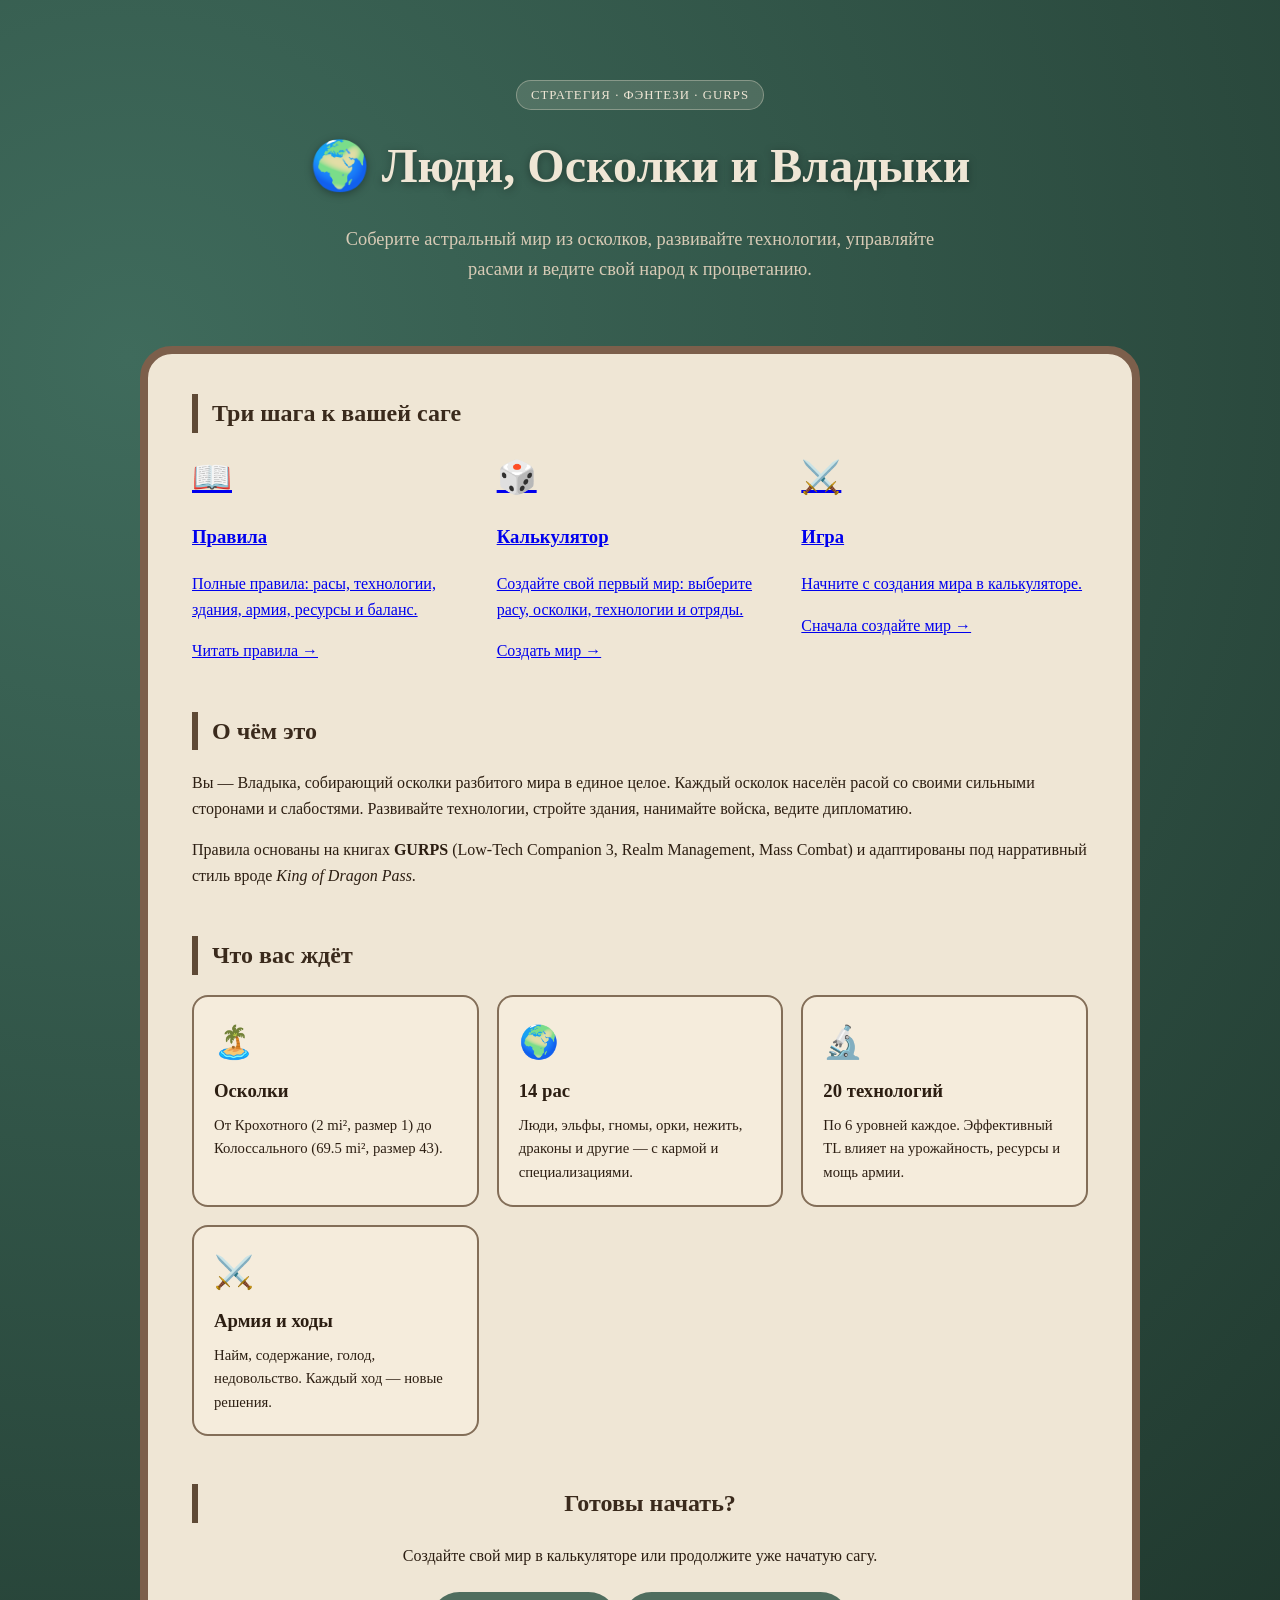
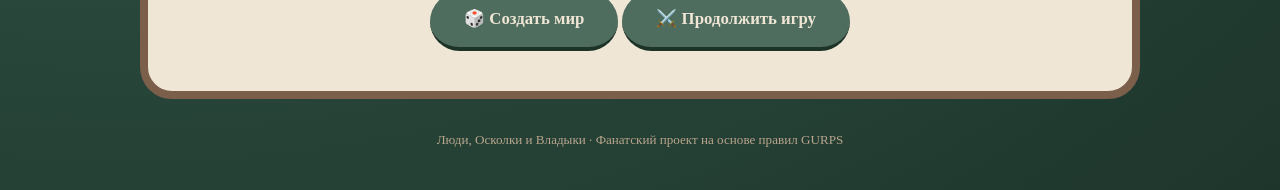
==== commit 4c504644: "Update index.html" ====
--- a/index.html
+++ b/index.html
@@ -3,7 +3,7 @@
 <head>
 <meta charset="UTF-8">
 <meta name="viewport" content="width=device-width, initial-scale=1.0">
-<title>Люди, Осколки и Владыки — правила мира</title>
+<title>Люди, Осколки и Владыки</title>
 <link rel="stylesheet" href="landing.css">
 </head>
 <body>
@@ -16,80 +16,84 @@
       Соберите астральный мир из осколков, развивайте технологии,
       управляйте расами и ведите свой народ к процветанию.
     </p>
-    <a href="calculator.html" class="lp-cta">🎲 Открыть калькулятор</a>
   </div>
 </header>
 
 <main class="lp-main">
 
   <section class="lp-section">
+    <h2>Три шага к вашей саге</h2>
+    <div class="lp-grid lp-grid-3">
+
+      <a href="rules.html" class="lp-link-card">
+        <div class="lp-icon">📖</div>
+        <h3>Правила</h3>
+        <p>Полные правила: расы, технологии, здания, армия, ресурсы и баланс.</p>
+        <span class="lp-card-btn">Читать правила →</span>
+      </a>
+
+      <a href="calculator.html" class="lp-link-card">
+        <div class="lp-icon">🎲</div>
+        <h3>Калькулятор</h3>
+        <p>Создайте свой первый мир: выберите расу, осколки, технологии и отряды.</p>
+        <span class="lp-card-btn">Создать мир →</span>
+      </a>
+
+      <a href="game.html" class="lp-link-card" id="gameLink">
+        <div class="lp-icon">⚔️</div>
+        <h3>Игра</h3>
+        <p>Управляйте своим миром по ходам: исследования, стройка, найм, события.</p>
+        <span class="lp-card-btn">Продолжить игру →</span>
+      </a>
+
+    </div>
+  </section>
+
+  <section class="lp-section">
     <h2>О чём это</h2>
     <p>
       Вы — Владыка, собирающий осколки разбитого мира в единое целое.
-      Каждый осколок населён расой, у которой свои сильные стороны и слабости.
-      Развивайте технологии, стройте здания, нанимайте войска и ведите дипломатию.
+      Каждый осколок населён расой со своими сильными сторонами и слабостями.
+      Развивайте технологии, стройте здания, нанимайте войска, ведите дипломатию.
     </p>
     <p>
-      Правила основаны на книгах <strong>GURPS</strong> (Low-Tech Companion 3, Realm Management,
-      Mass Combat) и адаптированы под нарративный стиль вроде <em>King of Dragon Pass</em>.
+      Правила основаны на книгах <strong>GURPS</strong> (Low-Tech Companion 3,
+      Realm Management, Mass Combat) и адаптированы под нарративный стиль вроде
+      <em>King of Dragon Pass</em>.
     </p>
   </section>
 
   <section class="lp-section">
-    <h2>Основные понятия</h2>
+    <h2>Что вас ждёт</h2>
     <div class="lp-grid">
       <div class="lp-card">
         <div class="lp-icon">🏝️</div>
         <h3>Осколки</h3>
-        <p>От Крохотного (2 mi², размер 1) до Колоссального (69.5 mi², размер 43). Размер определяет лимит зданий и доход Эссенции.</p>
+        <p>От Крохотного (2 mi², размер 1) до Колоссального (69.5 mi², размер 43).</p>
       </div>
       <div class="lp-card">
         <div class="lp-icon">🌍</div>
-        <h3>Расы</h3>
-        <p>Люди, эльфы, гномы, орки, нежить, драконы и другие. У каждой — своя карма, свойства и расовые бонусы к технологиям.</p>
+        <h3>14 рас</h3>
+        <p>Люди, эльфы, гномы, орки, нежить, драконы и другие — с кармой и специализациями.</p>
       </div>
       <div class="lp-card">
         <div class="lp-icon">🔬</div>
-        <h3>Технологии</h3>
-        <p>20 направлений, по 6 уровней каждое. Рост технологии повышает эффективный TL — а значит, урожайность, доступ к ресурсам и мощь армии.</p>
+        <h3>20 технологий</h3>
+        <p>По 6 уровней каждое. Эффективный TL влияет на урожайность, ресурсы и мощь армии.</p>
       </div>
       <div class="lp-card">
         <div class="lp-icon">⚔️</div>
-        <h3>Армия</h3>
-        <p>Найм стоит Эссенцию, Людей и Материю. Содержание — 1 Люди (заняты навсегда) + 1 AP. Голодающий отряд получает «Недовольство».</p>
+        <h3>Армия и ходы</h3>
+        <p>Найм, содержание, голод, недовольство. Каждый ход — новые решения.</p>
       </div>
     </div>
   </section>
 
-  <section class="lp-section">
-    <h2>Ресурсы</h2>
-    <table class="lp-table">
-      <tr><th>Ресурс</th><th>Что это</th></tr>
-      <tr><td><strong>Эссенция</strong></td><td>Сила Владыки. Зависит от размера осколка, заселённости и лояльности.</td></tr>
-      <tr><td><strong>Люди</strong></td><td>Рабочая сила. Тратится на найм, посев, строительство. Занятые не возвращаются.</td></tr>
-      <tr><td><strong>AP</strong></td><td>Избыток еды. 1 AP = еда для 100 человек. Идёт на рост, пир, армию.</td></tr>
-      <tr><td><strong>Материя</strong></td><td>Металл, дерево, камень. Только от производств. Доступ к ресурсам зависит от эфф. TL.</td></tr>
-      <tr><td><strong>Знание</strong></td><td>Научный потенциал. Идёт на исследование технологий.</td></tr>
-      <tr><td><strong>Влияние</strong></td><td>Социальный капитал. Для дипломатии и союзов.</td></tr>
-    </table>
-  </section>
-
-  <section class="lp-section">
-    <h2>Краткие правила</h2>
-    <ul class="lp-list">
-      <li><strong>Эффективный TL</strong> = 1 + уровень технологии в отрасли. Без технологии Еды — эфф. TL1 (голод).</li>
-      <li><strong>Производство еды</strong>: доступно 75% земли, половина под паром (при эфф. TL1–2), урожайность 3–15 AP/mi².</li>
-      <li><strong>Железо</strong> открывается на эфф. TL2 (Промышленность 1), <strong>сталь</strong> — на эфф. TL3 (Промышленность 2).</li>
-      <li><strong>Прирост населения</strong>: базово +0.1% за сезон, +0.05% за уровень Медицины.</li>
-      <li><strong>Исследования</strong>: за ход можно изучить не более 3 технологий и не более 5 уровней суммарно.</li>
-      <li><strong>Недонаселённость</strong>: ниже 75% заселённости растёт стоимость строительства и исследований (до +150%).</li>
-    </ul>
-  </section>
-
   <section class="lp-section lp-cta-section">
     <h2>Готовы начать?</h2>
-    <p>Откройте генератор и создайте свой первый мир за пару кликов.</p>
-    <a href="calculator.html" class="lp-cta">🎲 Открыть калькулятор</a>
+    <p>Создайте свой мир в калькуляторе или продолжите уже начатую сагу.</p>
+    <a href="calculator.html" class="lp-cta">🎲 Создать мир</a>
+    <a href="game.html" class="lp-cta lp-cta-secondary">⚔️ Продолжить игру</a>
   </section>
 
 </main>
@@ -98,5 +102,18 @@
   Люди, Осколки и Владыки · Фанатский проект на основе правил GURPS
 </footer>
 
+<script>
+// Если игры нет — прячем кнопку «Продолжить игру»
+document.addEventListener('DOMContentLoaded', () => {
+  const hasSave = localStorage.getItem('va_game_state');
+  if (!hasSave) {
+    const link = document.getElementById('gameLink');
+    link.querySelector('p').textContent = 'Начните с создания мира в калькуляторе.';
+    link.querySelector('.lp-card-btn').textContent = 'Сначала создайте мир →';
+    link.href = 'calculator.html';
+  }
+});
+</script>
+
 </body>
 </html>
--- a/landing.css
+++ b/landing.css
@@ -0,0 +1,94 @@
+* { box-sizing: border-box; }
+body {
+  margin: 0; font-family: 'Segoe UI', 'Palatino', serif;
+  background: #2b4a3f;
+  background-image: radial-gradient(circle at 10% 20%, #3f6b5c, #1e352b);
+  color: #2c1e12; line-height: 1.6;
+}
+
+.lp-hero {
+  padding: 80px 20px 60px;
+  text-align: center; color: #efe6d5;
+}
+.lp-hero-inner { max-width: 800px; margin: 0 auto; }
+.lp-badge {
+  display: inline-block; background: rgba(239,230,213,.15);
+  border: 1px solid rgba(239,230,213,.35); color: #efe6d5;
+  padding: 4px 14px; border-radius: 20px; font-size: 0.8rem;
+  letter-spacing: .08em; text-transform: uppercase; margin-bottom: 18px;
+}
+.lp-hero h1 {
+  font-size: 3rem; margin: 0 0 20px; color: #efe6d5;
+  text-shadow: 0 2px 8px rgba(0,0,0,.35);
+}
+.lp-sub {
+  font-size: 1.15rem; color: #d8cbb6;
+  max-width: 600px; margin: 0 auto 32px;
+}
+.lp-cta {
+  display: inline-block; background: #cbbca6; color: #2c1e12;
+  padding: 14px 34px; border-radius: 30px; font-size: 1.05rem;
+  font-weight: bold; text-decoration: none; border-bottom: 4px solid #7c5f4b;
+  transition: transform .15s, background .15s;
+}
+.lp-cta:hover { background: #efe6d5; transform: translateY(-2px); }
+
+.lp-main {
+  max-width: 1000px; margin: -30px auto 0;
+  background: #efe6d5; border: 8px solid #7c5f4b;
+  border-radius: 32px; padding: 40px 44px;
+}
+.lp-section { margin-bottom: 48px; }
+.lp-section:last-child { margin-bottom: 0; }
+.lp-section h2 {
+  border-left: 6px solid #5f4a36; padding-left: 14px;
+  color: #3a2a1c; font-size: 1.5rem; margin-top: 0;
+}
+
+.lp-grid {
+  display: grid; gap: 18px;
+  grid-template-columns: repeat(auto-fit, minmax(220px, 1fr));
+}
+.lp-card {
+  background: #f5ecdc; border: 2px solid #836e58;
+  border-radius: 16px; padding: 20px;
+}
+.lp-card h3 { margin: 8px 0 8px; }
+.lp-card p { margin: 0; font-size: 0.92rem; }
+.lp-icon { font-size: 2rem; }
+
+.lp-table {
+  width: 100%; border-collapse: collapse; background: #fff6e8;
+  border-radius: 12px; overflow: hidden; font-size: 0.92rem;
+}
+.lp-table th {
+  background: #6b4f38; color: #efe6d5;
+  padding: 10px 14px; text-align: left;
+}
+.lp-table td {
+  padding: 10px 14px; border-bottom: 1px solid #d4c4a8;
+}
+.lp-table tr:last-child td { border-bottom: none; }
+.lp-table tr:nth-child(even) td { background: #f5ecdc; }
+
+.lp-list {
+  padding-left: 22px; font-size: 0.95rem;
+}
+.lp-list li { margin-bottom: 8px; }
+
+.lp-cta-section { text-align: center; }
+.lp-cta-section .lp-cta {
+  margin-top: 8px; background: #4f6d5e; color: #efe6d5;
+  border-bottom-color: #1e3328;
+}
+.lp-cta-section .lp-cta:hover { background: #3f5b4f; }
+
+.lp-footer {
+  text-align: center; color: #b8a58c; font-size: 0.82rem;
+  padding: 30px 20px 40px;
+}
+
+@media (max-width: 620px) {
+  .lp-hero h1 { font-size: 2rem; }
+  .lp-main { padding: 24px 20px; border-radius: 20px; }
+}
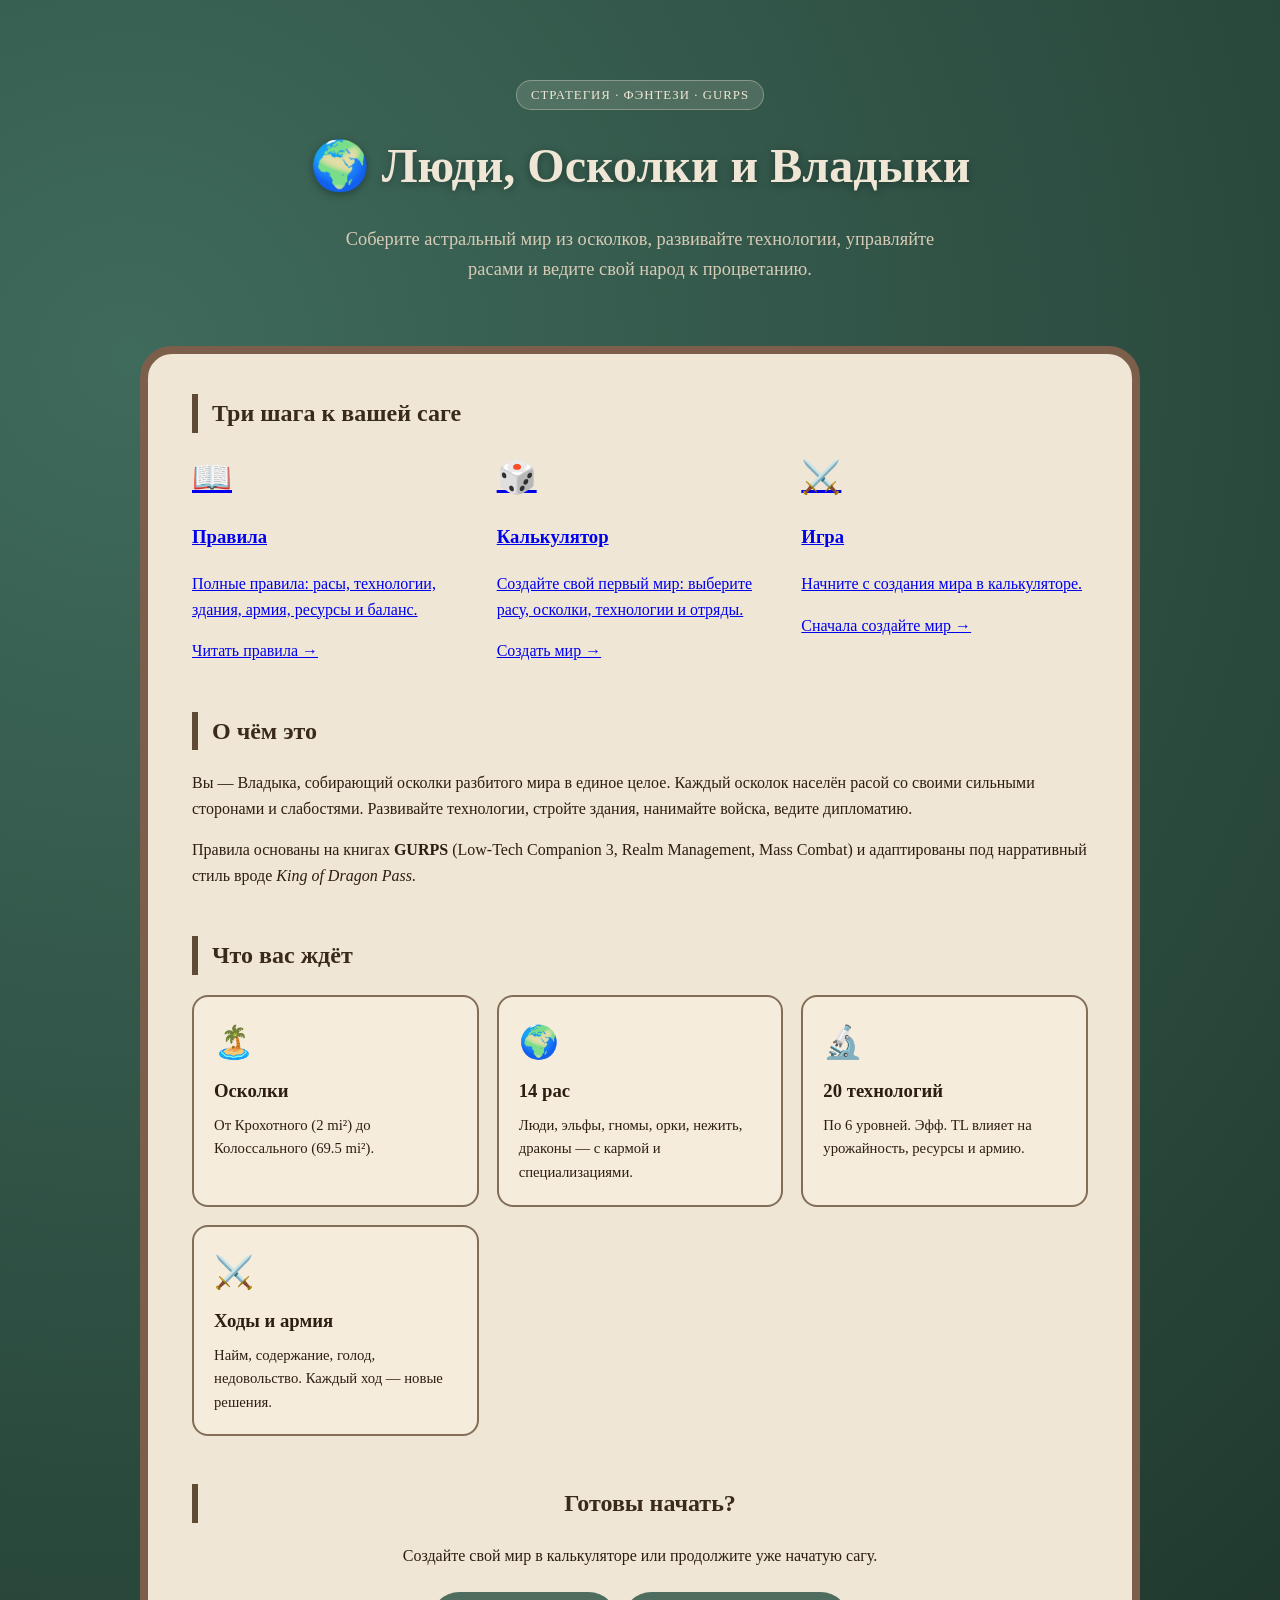
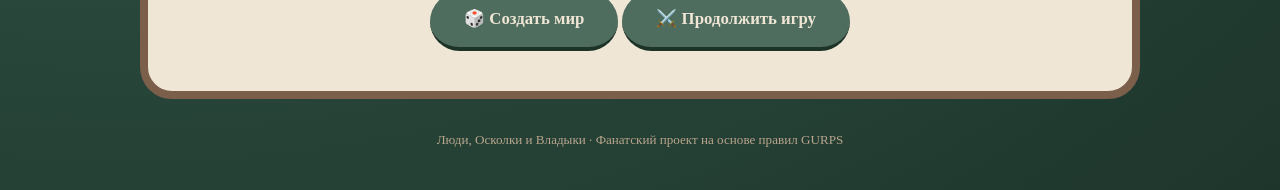
==== commit 24b393be: "Update index.html" ====
--- a/index.html
+++ b/index.html
@@ -12,10 +12,7 @@
   <div class="lp-hero-inner">
     <div class="lp-badge">Стратегия · Фэнтези · GURPS</div>
     <h1>🌍 Люди, Осколки и Владыки</h1>
-    <p class="lp-sub">
-      Соберите астральный мир из осколков, развивайте технологии,
-      управляйте расами и ведите свой народ к процветанию.
-    </p>
+    <p class="lp-sub">Соберите астральный мир из осколков, развивайте технологии, управляйте расами и ведите свой народ к процветанию.</p>
   </div>
 </header>
 
@@ -24,68 +21,40 @@
   <section class="lp-section">
     <h2>Три шага к вашей саге</h2>
     <div class="lp-grid lp-grid-3">
-
       <a href="rules.html" class="lp-link-card">
         <div class="lp-icon">📖</div>
         <h3>Правила</h3>
         <p>Полные правила: расы, технологии, здания, армия, ресурсы и баланс.</p>
         <span class="lp-card-btn">Читать правила →</span>
       </a>
-
       <a href="calculator.html" class="lp-link-card">
         <div class="lp-icon">🎲</div>
         <h3>Калькулятор</h3>
         <p>Создайте свой первый мир: выберите расу, осколки, технологии и отряды.</p>
         <span class="lp-card-btn">Создать мир →</span>
       </a>
-
       <a href="game.html" class="lp-link-card" id="gameLink">
         <div class="lp-icon">⚔️</div>
         <h3>Игра</h3>
         <p>Управляйте своим миром по ходам: исследования, стройка, найм, события.</p>
         <span class="lp-card-btn">Продолжить игру →</span>
       </a>
-
     </div>
   </section>
 
   <section class="lp-section">
     <h2>О чём это</h2>
-    <p>
-      Вы — Владыка, собирающий осколки разбитого мира в единое целое.
-      Каждый осколок населён расой со своими сильными сторонами и слабостями.
-      Развивайте технологии, стройте здания, нанимайте войска, ведите дипломатию.
-    </p>
-    <p>
-      Правила основаны на книгах <strong>GURPS</strong> (Low-Tech Companion 3,
-      Realm Management, Mass Combat) и адаптированы под нарративный стиль вроде
-      <em>King of Dragon Pass</em>.
-    </p>
+    <p>Вы — Владыка, собирающий осколки разбитого мира в единое целое. Каждый осколок населён расой со своими сильными сторонами и слабостями. Развивайте технологии, стройте здания, нанимайте войска, ведите дипломатию.</p>
+    <p>Правила основаны на книгах <strong>GURPS</strong> (Low-Tech Companion 3, Realm Management, Mass Combat) и адаптированы под нарративный стиль вроде <em>King of Dragon Pass</em>.</p>
   </section>
 
   <section class="lp-section">
     <h2>Что вас ждёт</h2>
     <div class="lp-grid">
-      <div class="lp-card">
-        <div class="lp-icon">🏝️</div>
-        <h3>Осколки</h3>
-        <p>От Крохотного (2 mi², размер 1) до Колоссального (69.5 mi², размер 43).</p>
-      </div>
-      <div class="lp-card">
-        <div class="lp-icon">🌍</div>
-        <h3>14 рас</h3>
-        <p>Люди, эльфы, гномы, орки, нежить, драконы и другие — с кармой и специализациями.</p>
-      </div>
-      <div class="lp-card">
-        <div class="lp-icon">🔬</div>
-        <h3>20 технологий</h3>
-        <p>По 6 уровней каждое. Эффективный TL влияет на урожайность, ресурсы и мощь армии.</p>
-      </div>
-      <div class="lp-card">
-        <div class="lp-icon">⚔️</div>
-        <h3>Армия и ходы</h3>
-        <p>Найм, содержание, голод, недовольство. Каждый ход — новые решения.</p>
-      </div>
+      <div class="lp-card"><div class="lp-icon">🏝️</div><h3>Осколки</h3><p>От Крохотного (2 mi²) до Колоссального (69.5 mi²).</p></div>
+      <div class="lp-card"><div class="lp-icon">🌍</div><h3>14 рас</h3><p>Люди, эльфы, гномы, орки, нежить, драконы — с кармой и специализациями.</p></div>
+      <div class="lp-card"><div class="lp-icon">🔬</div><h3>20 технологий</h3><p>По 6 уровней. Эфф. TL влияет на урожайность, ресурсы и армию.</p></div>
+      <div class="lp-card"><div class="lp-icon">⚔️</div><h3>Ходы и армия</h3><p>Найм, содержание, голод, недовольство. Каждый ход — новые решения.</p></div>
     </div>
   </section>
 
@@ -103,7 +72,6 @@
 </footer>
 
 <script>
-// Если игры нет — прячем кнопку «Продолжить игру»
 document.addEventListener('DOMContentLoaded', () => {
   const hasSave = localStorage.getItem('va_game_state');
   if (!hasSave) {
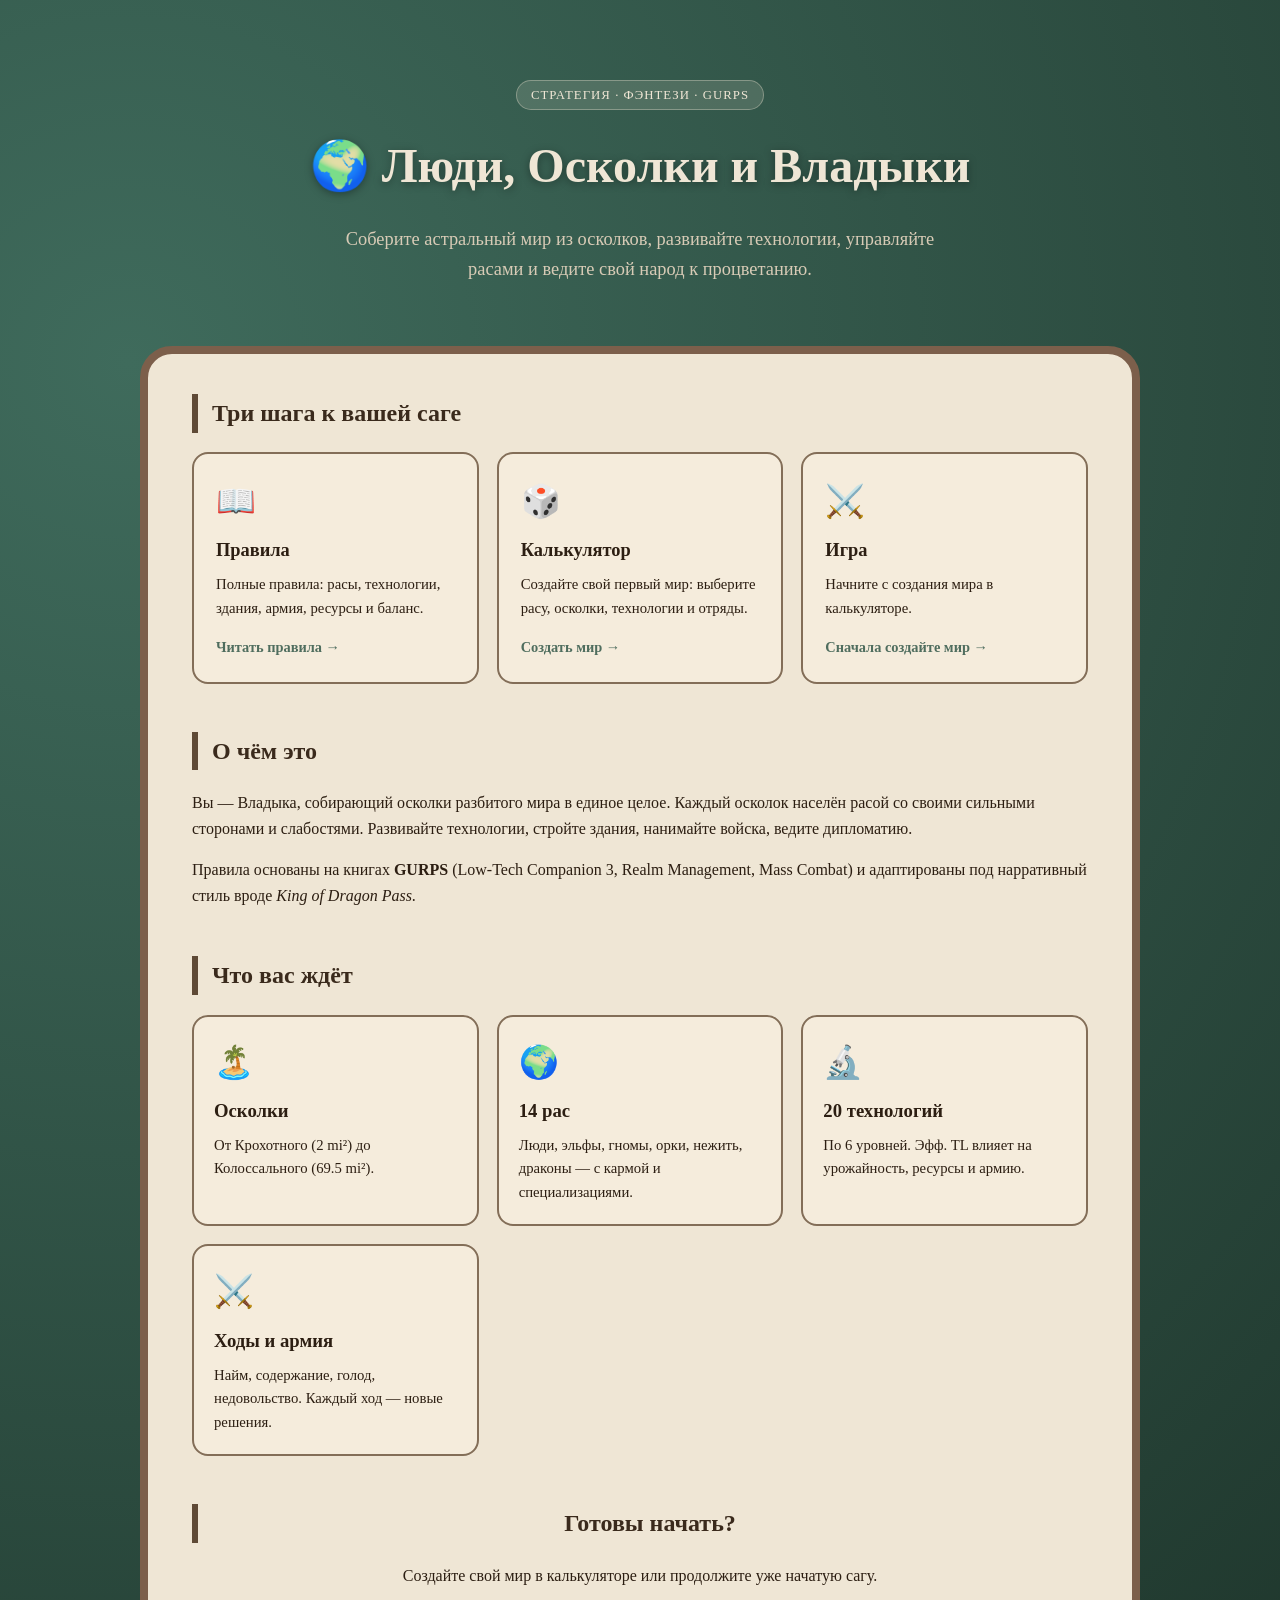
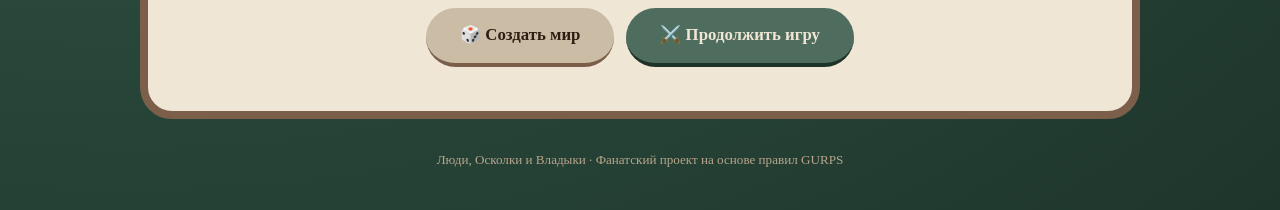
==== commit 51af86b0: "Add files via upload" ====
--- a/index.html
+++ b/index.html
@@ -84,4 +84,4 @@
 </script>
 
 </body>
-</html>
+</html>
--- a/landing.css
+++ b/landing.css
@@ -6,10 +6,7 @@
   color: #2c1e12; line-height: 1.6;
 }
 
-.lp-hero {
-  padding: 80px 20px 60px;
-  text-align: center; color: #efe6d5;
-}
+.lp-hero { padding: 80px 20px 60px; text-align: center; color: #efe6d5; }
 .lp-hero-inner { max-width: 800px; margin: 0 auto; }
 .lp-badge {
   display: inline-block; background: rgba(239,230,213,.15);
@@ -17,21 +14,18 @@
   padding: 4px 14px; border-radius: 20px; font-size: 0.8rem;
   letter-spacing: .08em; text-transform: uppercase; margin-bottom: 18px;
 }
-.lp-hero h1 {
-  font-size: 3rem; margin: 0 0 20px; color: #efe6d5;
-  text-shadow: 0 2px 8px rgba(0,0,0,.35);
-}
-.lp-sub {
-  font-size: 1.15rem; color: #d8cbb6;
-  max-width: 600px; margin: 0 auto 32px;
-}
+.lp-hero h1 { font-size: 3rem; margin: 0 0 20px; color: #efe6d5; text-shadow: 0 2px 8px rgba(0,0,0,.35); }
+.lp-sub { font-size: 1.15rem; color: #d8cbb6; max-width: 600px; margin: 0 auto 32px; }
+
 .lp-cta {
   display: inline-block; background: #cbbca6; color: #2c1e12;
   padding: 14px 34px; border-radius: 30px; font-size: 1.05rem;
   font-weight: bold; text-decoration: none; border-bottom: 4px solid #7c5f4b;
-  transition: transform .15s, background .15s;
+  transition: transform .15s, background .15s; margin: 4px;
 }
 .lp-cta:hover { background: #efe6d5; transform: translateY(-2px); }
+.lp-cta-secondary { background: #4f6d5e; color: #efe6d5; border-bottom-color: #1e3328; }
+.lp-cta-secondary:hover { background: #3f5b4f; }
 
 .lp-main {
   max-width: 1000px; margin: -30px auto 0;
@@ -40,53 +34,29 @@
 }
 .lp-section { margin-bottom: 48px; }
 .lp-section:last-child { margin-bottom: 0; }
-.lp-section h2 {
-  border-left: 6px solid #5f4a36; padding-left: 14px;
-  color: #3a2a1c; font-size: 1.5rem; margin-top: 0;
-}
+.lp-section h2 { border-left: 6px solid #5f4a36; padding-left: 14px; color: #3a2a1c; font-size: 1.5rem; margin-top: 0; }
 
-.lp-grid {
-  display: grid; gap: 18px;
-  grid-template-columns: repeat(auto-fit, minmax(220px, 1fr));
-}
-.lp-card {
-  background: #f5ecdc; border: 2px solid #836e58;
-  border-radius: 16px; padding: 20px;
-}
-.lp-card h3 { margin: 8px 0 8px; }
+.lp-grid { display: grid; gap: 18px; grid-template-columns: repeat(auto-fit, minmax(220px, 1fr)); }
+.lp-grid-3 { grid-template-columns: repeat(auto-fit, minmax(240px, 1fr)); }
+
+.lp-card { background: #f5ecdc; border: 2px solid #836e58; border-radius: 16px; padding: 20px; }
+.lp-card h3 { margin: 8px 0; }
 .lp-card p { margin: 0; font-size: 0.92rem; }
 .lp-icon { font-size: 2rem; }
 
-.lp-table {
-  width: 100%; border-collapse: collapse; background: #fff6e8;
-  border-radius: 12px; overflow: hidden; font-size: 0.92rem;
+.lp-link-card {
+  display: block; background: #f5ecdc; border: 2px solid #836e58;
+  border-radius: 16px; padding: 22px; text-decoration: none;
+  color: #2c1e12; transition: transform .15s, box-shadow .15s;
 }
-.lp-table th {
-  background: #6b4f38; color: #efe6d5;
-  padding: 10px 14px; text-align: left;
-}
-.lp-table td {
-  padding: 10px 14px; border-bottom: 1px solid #d4c4a8;
-}
-.lp-table tr:last-child td { border-bottom: none; }
-.lp-table tr:nth-child(even) td { background: #f5ecdc; }
-
-.lp-list {
-  padding-left: 22px; font-size: 0.95rem;
-}
-.lp-list li { margin-bottom: 8px; }
+.lp-link-card:hover { transform: translateY(-3px); box-shadow: 0 8px 20px rgba(0,0,0,.15); border-color: #5f4a36; }
+.lp-link-card h3 { margin: 8px 0; font-size: 1.15rem; }
+.lp-link-card p { margin: 0 0 14px; font-size: 0.92rem; }
+.lp-card-btn { display: inline-block; font-weight: bold; color: #4f6d5e; font-size: 0.9rem; }
 
 .lp-cta-section { text-align: center; }
-.lp-cta-section .lp-cta {
-  margin-top: 8px; background: #4f6d5e; color: #efe6d5;
-  border-bottom-color: #1e3328;
-}
-.lp-cta-section .lp-cta:hover { background: #3f5b4f; }
 
-.lp-footer {
-  text-align: center; color: #b8a58c; font-size: 0.82rem;
-  padding: 30px 20px 40px;
-}
+.lp-footer { text-align: center; color: #b8a58c; font-size: 0.82rem; padding: 30px 20px 40px; }
 
 @media (max-width: 620px) {
   .lp-hero h1 { font-size: 2rem; }
